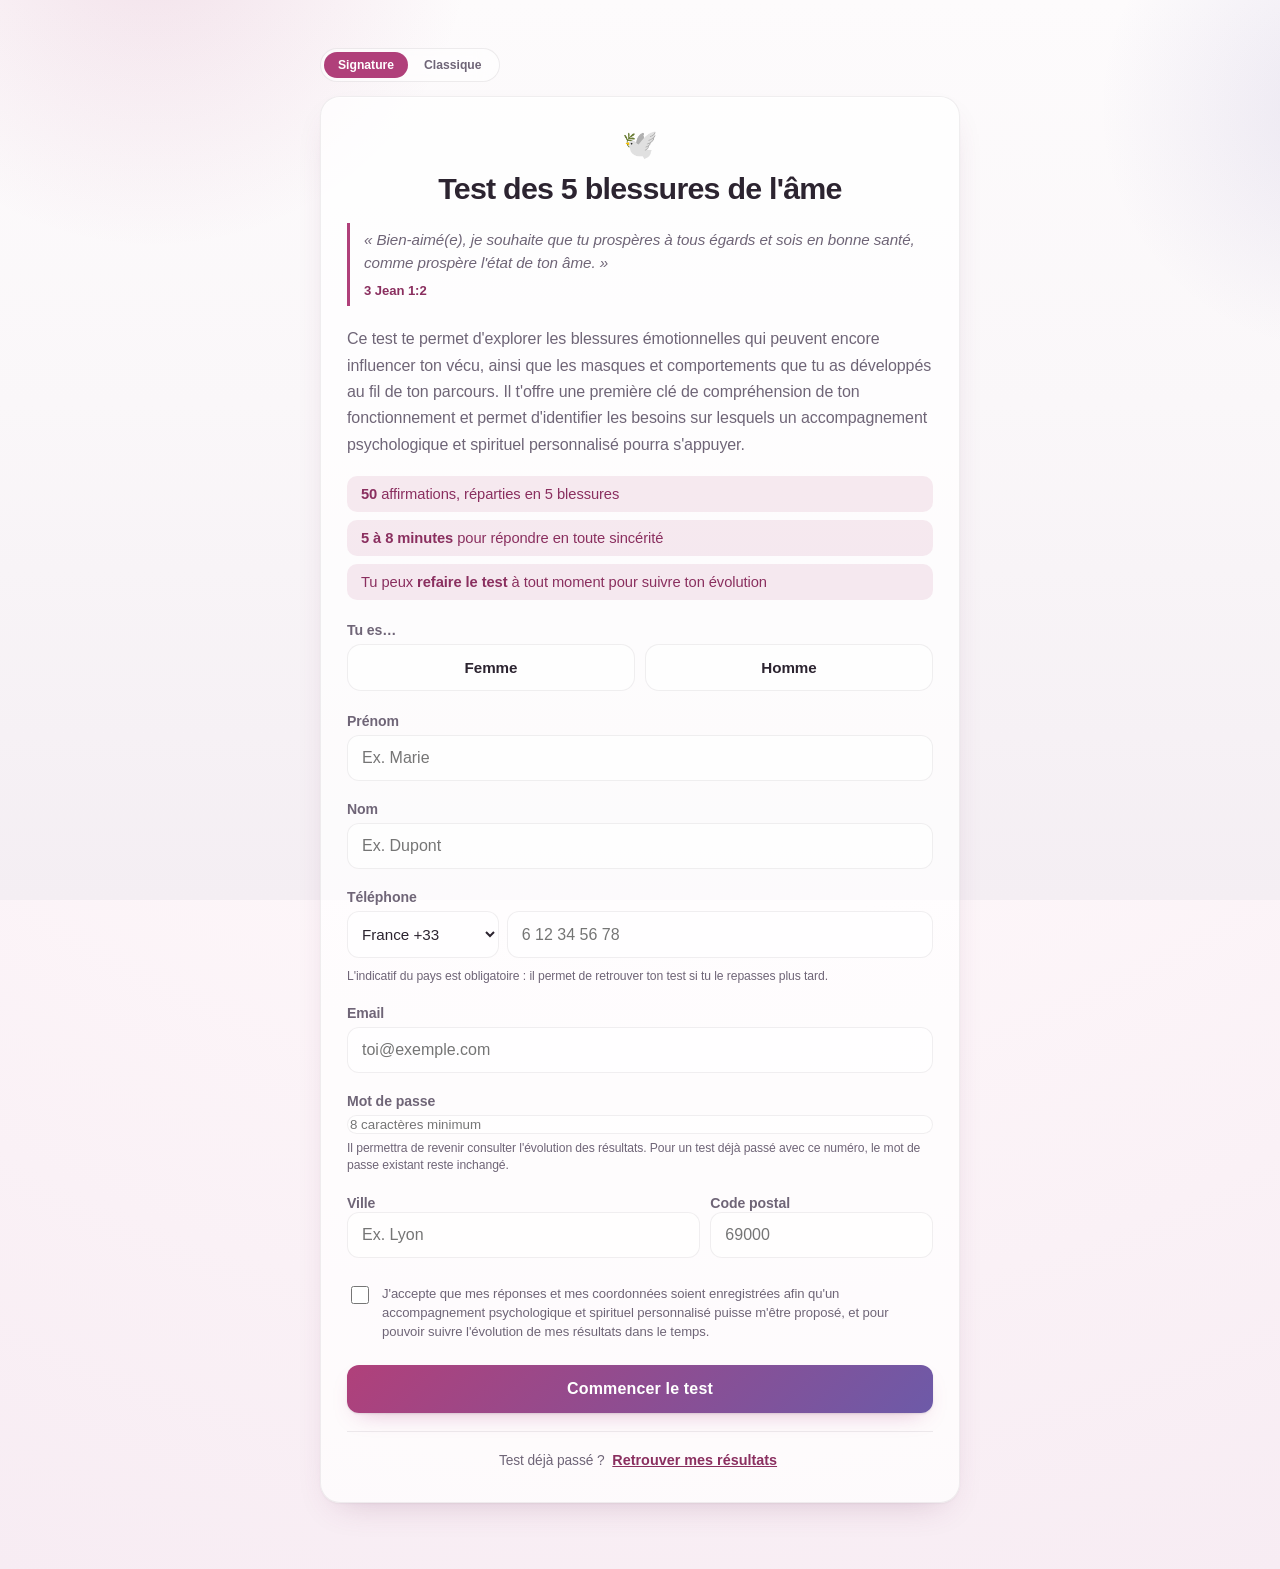
==== index.html @ f054ce46 "Allège l'espace participant : le détail vit dans le bulletin Le graphique d'évolution et le tableau " ====
<!doctype html>
<html lang="fr" data-theme="signature">
<head>
<meta charset="UTF-8" />
<meta name="viewport" content="width=device-width, initial-scale=1, viewport-fit=cover" />
<meta name="description" content="Test des 5 blessures de l'âme — identifie ta blessure dominante et reçois des pistes d'accompagnement psychologique et spirituel." />
<meta name="theme-color" content="#c2478b" />
<title>Test des 5 blessures de l'âme</title>
<link rel="icon" href="data:image/svg+xml,<svg xmlns=%22http://www.w3.org/2000/svg%22 viewBox=%220 0 100 100%22><text y=%22.9em%22 font-size=%2290%22>🕊️</text></svg>" />
<!-- Le thème mémorisé est appliqué avant le premier rendu : sinon la page
     s'afficherait brièvement dans le thème par défaut avant de basculer. -->
<script>
  try {
    var t = localStorage.getItem("blessures-ame-theme");
    if (t === "classique" || t === "signature") document.documentElement.dataset.theme = t;
  } catch (e) {}
</script>
<link rel="stylesheet" href="css/style.css" />
<link rel="stylesheet" href="css/themes.css" />
</head>
<body>

<div id="app">

  <div class="app-bar">
    <div class="theme-switch" role="group" aria-label="Jeu de thèmes">
      <button type="button" class="theme-btn" data-theme-choice="signature" aria-pressed="true">Signature</button>
      <button type="button" class="theme-btn" data-theme-choice="classique" aria-pressed="false">Classique</button>
    </div>
    <div class="app-bar-actions">
      <button type="button" id="account-entry" class="link-btn" hidden>Mon espace</button>
      <button type="button" id="account-logout" class="link-btn" hidden>Se déconnecter</button>
    </div>
  </div>

  <!-- ===================== ÉCRAN D'ACCUEIL ===================== -->
  <section id="screen-welcome" class="screen" aria-hidden="false">
    <div class="card welcome-card">
      <p class="dove" aria-hidden="true">🕊️</p>
      <h1>Test des 5 blessures de l'âme</h1>

      <blockquote class="verse">
        « <span id="verse-text-welcome">Bien-aimé(e), je souhaite que tu prospères à tous égards et sois en bonne santé, comme prospère l'état de ton âme.</span> »
        <cite>3 Jean 1:2</cite>
      </blockquote>

      <p class="intro">
        Ce test te permet d'explorer les blessures émotionnelles qui peuvent
        encore influencer ton vécu, ainsi que les masques et comportements
        que tu as développés au fil de ton parcours. Il t'offre une première
        clé de compréhension de ton fonctionnement et permet d'identifier les
        besoins sur lesquels un accompagnement psychologique et spirituel
        personnalisé pourra s'appuyer.
      </p>

      <ul class="facts">
        <li><strong>50</strong> affirmations, réparties en 5 blessures</li>
        <li><strong>5 à 8 minutes</strong> pour répondre en toute sincérité</li>
        <li>Tu peux <strong>refaire le test</strong> à tout moment pour suivre ton évolution</li>
      </ul>

      <form id="start-form">
        <label>Tu es…</label>
        <div class="gender-picker" role="radiogroup" aria-label="Genre">
          <label class="gender-option">
            <input type="radio" name="gender" value="femme" required />
            <span class="gender-label">Femme</span>
          </label>
          <label class="gender-option">
            <input type="radio" name="gender" value="homme" required />
            <span class="gender-label">Homme</span>
          </label>
        </div>

        <label for="first-name">Prénom</label>
        <input type="text" id="first-name" name="first-name" autocomplete="given-name" placeholder="Ex. Marie" maxlength="60" required />

        <label for="last-name">Nom</label>
        <input type="text" id="last-name" name="last-name" autocomplete="family-name" placeholder="Ex. Dupont" maxlength="60" required />

        <label for="phone">Téléphone</label>
        <div class="phone-row">
          <select id="phone-country" name="phone-country" aria-label="Indicatif téléphonique" required>
            <!-- generated in JS -->
          </select>
          <input type="tel" id="phone" name="phone" autocomplete="tel-national" placeholder="6 12 34 56 78" maxlength="20" required />
        </div>
        <p class="field-hint">L'indicatif du pays est obligatoire : il permet de retrouver ton test si tu le repasses plus tard.</p>

        <label for="email">Email</label>
        <input type="email" id="email" name="email" autocomplete="email" placeholder="toi@exemple.com" maxlength="120" required />

        <label for="signup-password">Mot de passe</label>
        <input type="password" id="signup-password" name="signup-password" autocomplete="new-password" placeholder="8 caractères minimum" minlength="8" maxlength="200" required />
        <p class="field-hint">Il permettra de revenir consulter l'évolution des résultats. Pour un test déjà passé avec ce numéro, le mot de passe existant reste inchangé.</p>

        <div class="form-row">
          <div class="form-col">
            <label for="city">Ville</label>
            <input type="text" id="city" name="city" autocomplete="address-level2" placeholder="Ex. Lyon" maxlength="80" />
          </div>
          <div class="form-col form-col-narrow">
            <label for="postal-code">Code postal</label>
            <input type="text" id="postal-code" name="postal-code" autocomplete="postal-code" placeholder="69000" maxlength="12" />
          </div>
        </div>

        <label class="consent-label" for="consent">
          <input type="checkbox" id="consent" name="consent" required />
          <span>J'accepte que mes réponses et mes coordonnées soient enregistrées afin qu'un accompagnement psychologique et spirituel personnalisé puisse m'être proposé, et pour pouvoir suivre l'évolution de mes résultats dans le temps.</span>
        </label>

        <button type="submit" class="btn btn-primary">Commencer le test</button>
      </form>

      <p id="resume-banner" class="resume-banner" hidden>
        Une session en cours a été trouvée (<span id="resume-progress"></span>).
        <button type="button" id="resume-btn" class="link-btn">Reprendre</button>
        ·
        <button type="button" id="discard-btn" class="link-btn">Recommencer à zéro</button>
      </p>

      <p class="welcome-login-hint">
        Test déjà passé ?
        <button type="button" id="go-login-btn" class="link-btn">Retrouver mes résultats</button>
      </p>
    </div>
  </section>

  <!-- ===================== CONNEXION PARTICIPANT ===================== -->
  <section id="screen-login" class="screen" aria-hidden="true">
    <div class="card login-card">
      <p class="dove" aria-hidden="true">🕊️</p>
      <h1>Retrouver mes résultats</h1>

      <!-- Chemin principal : e-mail + mot de passe -->
      <form id="password-login-form">
        <label for="password-login-email">Adresse e-mail</label>
        <input type="email" id="password-login-email" name="password-login-email" autocomplete="email" placeholder="toi@exemple.com" maxlength="120" required />

        <label for="password-login-password">Mot de passe</label>
        <input type="password" id="password-login-password" name="password-login-password" autocomplete="current-password" maxlength="200" required />

        <button type="submit" class="btn btn-primary">Me connecter</button>
        <p class="section-note">
          <button type="button" id="go-code-btn" class="link-btn">Mot de passe oublié, ou jamais défini ?</button>
        </p>
      </form>

      <!-- Chemin de secours, étape 1 : l'adresse e-mail -->
      <form id="request-code-form" hidden>
        <p class="intro">
          Un code à 6 chiffres est envoyé à l'adresse indiquée lors du test.
          Il prouve que la boîte mail appartient bien à la personne
          concernée — c'est ce qui protège les résultats de chacun. Un
          mot de passe pourra ensuite être défini depuis l'espace
          personnel.
        </p>
        <label for="login-email">Adresse e-mail</label>
        <input type="email" id="login-email" name="login-email" autocomplete="email" placeholder="toi@exemple.com" maxlength="120" required />
        <button type="submit" class="btn btn-primary">Recevoir mon code</button>
        <p class="section-note">
          <button type="button" id="back-to-password-btn" class="link-btn">Revenir à la connexion par mot de passe</button>
        </p>
      </form>

      <!-- Chemin de secours, étape 2 : le code reçu -->
      <form id="verify-code-form" hidden>
        <p class="intro" id="code-sent-note"></p>
        <label for="login-code">Code à 6 chiffres</label>
        <input type="text" id="login-code" name="login-code" inputmode="numeric" autocomplete="one-time-code" pattern="[0-9]{6}" maxlength="6" placeholder="123456" class="code-input" required />
        <button type="submit" class="btn btn-primary">Valider le code</button>
        <p class="section-note">
          Code non reçu ?
          <button type="button" id="resend-code-btn" class="link-btn">Changer d'adresse ou renvoyer</button>
        </p>
      </form>

      <p id="login-error" class="form-error" hidden></p>

      <div class="results-footer">
        <button type="button" id="login-back-btn" class="link-btn">Retour à l'accueil</button>
      </div>
    </div>
  </section>

  <!-- ===================== ESPACE PARTICIPANT ===================== -->
  <section id="screen-account" class="screen" aria-hidden="true">
    <div class="results-shell">

      <div class="card account-header">
        <p class="dove" aria-hidden="true">🕊️</p>
        <h1 id="account-title">Mon espace</h1>
        <p class="section-note" id="account-subtitle"></p>
      </div>

      <div class="card">
        <div class="account-stats" id="account-stats"><!-- generated in JS --></div>
        <div class="account-actions">
          <button type="button" id="account-new-test" class="btn btn-primary">Faire un nouveau test</button>
          <button type="button" id="account-last-report" class="btn btn-ghost">Voir mon dernier bulletin</button>
        </div>
        <!-- L'évolution et les tests passés vivent dans le bulletin, pour
             garder cet écran à une seule décision. -->
        <p class="section-note account-actions-note" id="account-actions-note" hidden>
          Le bulletin contient l'évolution des blessures et l'accès aux tests passés.
        </p>
      </div>

      <!-- Mot de passe : définition pour un dossier ancien, ou changement -->
      <section id="account-password-card" class="card">
        <h3 id="account-password-title">Mot de passe</h3>
        <p class="section-note" id="account-password-note"></p>
        <form id="account-password-form">
          <label for="account-password">Nouveau mot de passe</label>
          <input type="password" id="account-password" autocomplete="new-password" placeholder="8 caractères minimum" minlength="8" maxlength="200" required />
          <label for="account-password-confirm">Confirmation</label>
          <input type="password" id="account-password-confirm" autocomplete="new-password" minlength="8" maxlength="200" required />
          <button type="submit" class="btn btn-primary">Enregistrer</button>
        </form>
        <p id="account-password-msg" class="form-error" hidden></p>
      </section>

    </div>
  </section>

  <!-- ===================== ÉCRAN DU QUIZ ===================== -->
  <section id="screen-quiz" class="screen" aria-hidden="true">
    <div class="quiz-shell">
      <header class="quiz-header">
        <div class="progress-track" role="progressbar" aria-valuemin="0" aria-valuemax="50" aria-valuenow="0">
          <div id="progress-fill" class="progress-fill"></div>
        </div>
        <div class="quiz-meta">
          <span id="progress-label" class="progress-label">Question 1 / 50</span>
        </div>
      </header>

      <div class="card question-card">
        <p id="question-text" class="question-text">…</p>

        <div id="answer-options" class="answer-options" role="group" aria-label="Choix de réponse">
          <!-- generated in JS -->
        </div>
      </div>

      <div class="quiz-nav">
        <button type="button" id="prev-btn" class="btn btn-ghost">← Précédent</button>
        <span class="hint">Pour chaque affirmation, choisis la réponse qui te correspond le mieux.</span>
      </div>
    </div>
  </section>

  <!-- ===================== ÉCRAN DES RÉSULTATS ===================== -->
  <section id="screen-results" class="screen" aria-hidden="true">
    <div class="results-shell">

      <!-- Félicitations : visible seulement quand un progrès est mesuré
           par rapport à une passation antérieure. -->
      <section id="progress-card" class="card progress-card" role="status" hidden></section>

      <div class="card results-header">
        <p class="dove" aria-hidden="true">🕊️</p>
        <h1 id="results-title">Résultats du test</h1>
        <p id="attempt-meta" class="attempt-meta" hidden></p>
        <blockquote class="verse verse-small">
          « <span id="verse-text-results">Bien-aimé(e), je souhaite que tu prospères à tous égards et sois en bonne santé, comme prospère l'état de ton âme.</span> »
          <cite>3 Jean 1:2</cite>
        </blockquote>
      </div>

      <div class="card dominant-card">
        <p class="eyebrow">Blessure dominante</p>
        <h2 id="dominant-name">—</h2>
        <p id="dominant-mask" class="mask-line">Masque : —</p>
        <p id="dominant-score" class="score-line">—</p>
      </div>

      <div class="card chart-card">
        <h3>Vue d'ensemble des 5 blessures</h3>
        <div id="score-chart" class="score-chart"><!-- generated in JS --></div>
        <div class="legend">
          <span><i class="dot dot-high"></i> Dominante (40-50)</span>
          <span><i class="dot dot-moderate"></i> Modérée (29-39)</span>
          <span><i class="dot dot-low"></i> Peu présente (20-28)</span>
          <span><i class="dot dot-minimal"></i> Peu marquée (&lt;20)</span>
        </div>
      </div>

      <p class="section-note">Pour cette première lecture, seules la blessure dominante et la blessure modérée sont détaillées ci-dessous, afin de cibler les mécanismes qui influencent le plus le quotidien, les réactions et les relations actuelles.</p>
      <div id="wound-accordion" class="accordion"><!-- generated in JS --></div>

      <!-- Suivi dans le temps : visible seulement à partir du 2e test -->
      <section id="evolution-card" class="card" hidden>
        <div class="range-toolbar">
          <h3>Évolution des blessures de l'âme</h3>
          <div class="range-buttons" id="user-range-buttons">
            <button type="button" data-range="1" class="range-btn">1 mois</button>
            <button type="button" data-range="6" class="range-btn">6 mois</button>
            <button type="button" data-range="12" class="range-btn">1 an</button>
            <button type="button" data-range="36" class="range-btn">3 ans</button>
            <button type="button" data-range="all" class="range-btn active">Tout</button>
          </div>
        </div>
        <p class="section-note evolution-intro">
          Évolution des 5 blessures au fil des tests passés. Refaire le test
          régulièrement rend visibles les déplacements qui s'opèrent en
          profondeur.
        </p>
        <div id="user-evolution-chart" class="evolution-chart"></div>
        <div class="legend" id="user-evolution-legend"></div>
      </section>

      <!-- Historique des tests passés : chaque ligne rejoue le rapport -->
      <section id="history-card" class="card" hidden>
        <h3>Tests passés</h3>
        <p class="section-note">Sélectionner un test pour revoir le rapport de cette période.</p>
        <div class="table-scroll">
          <table class="history-table">
            <thead>
              <tr>
                <th>Test</th>
                <th>Date</th>
                <th>Blessure dominante</th>
                <th>Score</th>
              </tr>
            </thead>
            <tbody id="history-tbody"></tbody>
          </table>
        </div>
        <p id="history-viewing" class="history-viewing" hidden></p>
      </section>

      <div class="card cta-card">
        <h3>Aller plus loin</h3>
        <p>
          Ces résultats sont un point de départ de compréhension — pas un
          diagnostic. Un accompagnement psychologique et/ou spirituel permet
          de travailler la blessure dominante en profondeur, au bon rythme.
        </p>
        <div class="cta-actions">
          <a id="booking-link" class="btn btn-primary" href="#">Réserver une séance de coaching</a>
          <button type="button" id="print-btn" class="btn btn-ghost">Imprimer / enregistrer en PDF</button>
        </div>
      </div>

      <div class="results-footer">
        <button type="button" id="back-to-account-btn" class="link-btn" hidden>← Retour à mon espace</button>
        <button type="button" id="restart-btn" class="link-btn">Refaire le test</button>
      </div>
    </div>
  </section>

</div>

<script src="js/theme.js"></script>
<script src="js/data.js"></script>
<script src="js/evolution-chart.js"></script>
<script src="js/progress.js"></script>
<script src="js/confetti.js"></script>
<script src="js/app.js"></script>
</body>
</html>
---- css/style.css ----
:root {
  --rose: #c2478b;
  --rose-dark: #a13570;
  --rose-light: #ffe3f0;
  --lavender: #7c5cbf;
  --ink: #3a2e3a;
  --ink-soft: #6b5b6b;
  --bg: #fdf6f9;
  --bg-start: #fff8fb;
  --bg-end: #f7ecf3;
  --card-bg: #ffffff;
  --border: #f0dbe6;
  --shadow: 0 10px 30px -12px rgba(150, 60, 110, 0.25);
  --shadow-accent: rgba(194, 71, 139, 0.55);
  --radius: 18px;
  --tier-high: #c2478b;
  --tier-moderate: #d98c3f;
  --tier-low: #7c9fbf;
  --tier-minimal: #9aa89a;
  font-size: 16px;
}

/* Thème "Homme" : mêmes tokens, palette bleue. Activé en
   posant data-gender="homme" sur <body> dès que le genre est choisi. */
body[data-gender="homme"] {
  --rose: #2f6fb0;
  --rose-dark: #1f5490;
  --rose-light: #dceaf7;
  --lavender: #4a4fd1;
  --bg: #eef5fc;
  --bg-start: #f5f9ff;
  --bg-end: #e8f1fa;
  --border: #d9e6f2;
  --shadow: 0 10px 30px -12px rgba(31, 84, 144, 0.25);
  --shadow-accent: rgba(47, 111, 176, 0.55);
}

* {
  box-sizing: border-box;
}

html,
body {
  margin: 0;
  padding: 0;
  background: radial-gradient(circle at top, var(--bg-start) 0%, var(--bg) 55%, var(--bg-end) 100%);
  color: var(--ink);
  font-family: "Segoe UI", "Helvetica Neue", Arial, sans-serif;
  min-height: 100%;
  -webkit-font-smoothing: antialiased;
  transition: background 0.3s ease;
}

#app {
  min-height: 100dvh;
  display: flex;
  flex-direction: column;
  align-items: center;
  padding: 24px 16px calc(48px + env(safe-area-inset-bottom));
}

.screen {
  width: 100%;
  max-width: 640px;
  display: none;
}

.screen.active {
  display: block;
  animation: fade-in 0.35s ease both;
}

@keyframes fade-in {
  from {
    opacity: 0;
    transform: translateY(8px);
  }
  to {
    opacity: 1;
    transform: translateY(0);
  }
}

.card {
  background: var(--card-bg);
  border: 1px solid var(--border);
  border-radius: var(--radius);
  box-shadow: var(--shadow);
  padding: 28px 24px;
  margin-bottom: 18px;
}

/* ---------- Typography ---------- */

h1 {
  font-size: 1.6rem;
  line-height: 1.25;
  margin: 8px 0 16px;
  text-align: center;
  color: var(--ink);
}

h2 {
  margin: 4px 0 6px;
}

h3 {
  margin: 0 0 12px;
  font-size: 1.05rem;
}

.dove {
  text-align: center;
  font-size: 1.8rem;
  margin: 0 0 4px;
}

.verse {
  font-style: italic;
  color: var(--ink-soft);
  border-left: 3px solid var(--rose);
  padding: 6px 0 6px 14px;
  margin: 0 0 20px;
  font-size: 0.95rem;
  line-height: 1.5;
}

.verse cite {
  display: block;
  margin-top: 6px;
  font-style: normal;
  font-weight: 600;
  color: var(--rose-dark);
  font-size: 0.82rem;
}

.verse-small {
  font-size: 0.85rem;
  text-align: center;
  border-left: none;
  border-top: 1px solid var(--border);
  padding: 12px 0 0;
  margin-top: 12px;
}

.intro {
  color: var(--ink-soft);
  line-height: 1.6;
  margin-bottom: 18px;
}

.facts {
  list-style: none;
  padding: 0;
  margin: 0 0 22px;
  display: grid;
  gap: 8px;
}

.facts li {
  background: var(--rose-light);
  color: var(--rose-dark);
  border-radius: 10px;
  padding: 10px 14px;
  font-size: 0.92rem;
}

/* ---------- Forms & buttons ---------- */

form {
  display: flex;
  flex-direction: column;
  gap: 6px;
}

label {
  font-size: 0.88rem;
  font-weight: 600;
  color: var(--ink-soft);
}

.optional {
  font-weight: 400;
  color: #a897a8;
}

input[type="text"],
input[type="email"],
input[type="tel"] {
  border: 1px solid var(--border);
  border-radius: 12px;
  padding: 13px 14px;
  font-size: 1rem;
  margin-bottom: 14px;
  background: #fffafc;
  color: var(--ink);
  width: 100%;
  font-family: inherit;
}

input[type="text"]:focus,
input[type="email"]:focus,
input[type="tel"]:focus {
  outline: 2px solid var(--rose);
  outline-offset: 1px;
}

.form-row {
  display: flex;
  gap: 10px;
}

.form-col {
  flex: 1;
  min-width: 0;
}

.form-col-narrow {
  flex: 0 0 38%;
}

.consent-label {
  display: flex;
  align-items: flex-start;
  gap: 10px;
  font-size: 0.82rem;
  font-weight: 400;
  color: var(--ink-soft);
  line-height: 1.45;
  margin: 6px 0 18px;
  cursor: pointer;
}

.consent-label input[type="checkbox"] {
  flex: none;
  width: 18px;
  height: 18px;
  margin-top: 2px;
  accent-color: var(--rose);
}

.gender-picker {
  display: grid;
  grid-template-columns: 1fr 1fr;
  gap: 10px;
  margin-bottom: 16px;
}

.gender-option {
  position: relative;
  border: 1.5px solid var(--border);
  border-radius: 12px;
  padding: 14px 10px;
  text-align: center;
  cursor: pointer;
  background: #fffafc;
  transition: all 0.15s ease;
}

.gender-option input {
  position: absolute;
  opacity: 0;
  inset: 0;
  margin: 0;
  cursor: pointer;
}

.gender-option .gender-label {
  display: block;
  font-weight: 700;
  color: var(--ink);
  font-size: 0.95rem;
}

/* Champ téléphone : indicatif pays + numéro national sur une même ligne. */
.phone-row {
  display: flex;
  gap: 8px;
  margin-bottom: 4px;
}

.phone-row select {
  flex: 0 1 auto;
  /* Assez large pour afficher le nom du pays en entier, sans écraser le
     champ du numéro sur les petits écrans. */
  min-width: 8.5rem;
  max-width: 52%;
  border: 1px solid var(--border);
  border-radius: 12px;
  padding: 13px 10px;
  font-size: 0.95rem;
  font-family: inherit;
  background: #fffafc;
  color: var(--ink);
}

.phone-row select:focus {
  outline: 2px solid var(--rose);
  outline-offset: 1px;
}

.phone-row input[type="tel"] {
  flex: 1 1 auto;
  min-width: 0;
  margin-bottom: 0;
}

.field-hint {
  font-size: 0.76rem;
  color: var(--ink-soft);
  margin: 0 0 14px;
  line-height: 1.4;
}

/* Sur les écrans étroits, un sélecteur natif tronque le nom du pays.
   On empile alors indicatif et numéro pour garder les deux lisibles. */
@media (max-width: 430px) {
  .phone-row {
    flex-direction: column;
  }

  .phone-row select {
    max-width: 100%;
    width: 100%;
  }

  .phone-row input[type="tel"] {
    width: 100%;
  }
}

.gender-option:has(input:checked) {
  border-color: var(--rose);
  background: var(--rose-light);
  box-shadow: 0 4px 14px -6px var(--shadow-accent);
}

.gender-option:has(input:focus-visible) {
  outline: 2px solid var(--rose);
  outline-offset: 2px;
}

.section-note {
  text-align: center;
  color: var(--ink-soft);
  font-size: 0.86rem;
  margin: -6px 0 14px;
}

.attempt-meta {
  text-align: center;
  color: var(--rose-dark);
  font-weight: 600;
  font-size: 0.85rem;
  margin: -8px 0 14px;
}

.btn {
  border: none;
  border-radius: 999px;
  padding: 15px 22px;
  font-size: 1rem;
  font-weight: 700;
  cursor: pointer;
  text-align: center;
  text-decoration: none;
  display: inline-flex;
  align-items: center;
  justify-content: center;
  gap: 8px;
  transition: transform 0.15s ease, box-shadow 0.15s ease, opacity 0.15s ease;
  -webkit-tap-highlight-color: transparent;
}

.btn:active {
  transform: scale(0.97);
}

.btn-primary {
  background: linear-gradient(135deg, var(--rose), var(--lavender));
  color: #fff;
  box-shadow: 0 8px 20px -6px var(--shadow-accent);
}

.btn-primary:disabled {
  opacity: 0.5;
  cursor: not-allowed;
  box-shadow: none;
}

.btn-ghost {
  background: transparent;
  color: var(--rose-dark);
  border: 1.5px solid var(--border);
}

.link-btn {
  background: none;
  border: none;
  color: var(--rose-dark);
  font-weight: 600;
  text-decoration: underline;
  cursor: pointer;
  font-size: 0.9rem;
  padding: 4px;
}

.resume-banner {
  margin-top: 16px;
  font-size: 0.86rem;
  color: var(--ink-soft);
  background: #f7f1fa;
  border-radius: 10px;
  padding: 10px 12px;
  text-align: center;
}

/* ---------- Quiz screen ---------- */

.quiz-shell {
  width: 100%;
}

.quiz-header {
  margin-bottom: 16px;
}

.progress-track {
  height: 8px;
  background: var(--rose-light);
  border-radius: 999px;
  overflow: hidden;
}

.progress-fill {
  height: 100%;
  width: 0%;
  background: linear-gradient(90deg, var(--rose), var(--lavender));
  border-radius: 999px;
  transition: width 0.3s ease;
}

.quiz-meta {
  display: flex;
  justify-content: center;
  align-items: center;
  margin-top: 10px;
  font-size: 0.85rem;
}

.progress-label {
  color: var(--ink-soft);
  font-weight: 600;
}

.question-card {
  text-align: center;
}

.question-text {
  font-size: 1.25rem;
  line-height: 1.45;
  margin: 6px 0 26px;
  color: var(--ink);
  min-height: 84px;
}

.answer-options {
  display: grid;
  grid-template-columns: repeat(3, 1fr);
  gap: 10px;
}

.answer-btn {
  border: 2px solid var(--border);
  background: #fffafc;
  border-radius: 14px;
  padding: 16px 8px;
  font-size: 1rem;
  font-weight: 700;
  color: var(--ink);
  cursor: pointer;
  transition: all 0.15s ease;
}

.answer-btn:hover {
  border-color: var(--rose);
}

.answer-btn.selected {
  background: linear-gradient(135deg, var(--rose), var(--lavender));
  border-color: transparent;
  color: #fff;
  box-shadow: 0 6px 16px -6px var(--shadow-accent);
}

.quiz-nav {
  display: flex;
  flex-direction: column;
  align-items: center;
  gap: 10px;
  margin-top: 18px;
  text-align: center;
}

.quiz-nav .btn-ghost {
  align-self: flex-start;
}

.hint {
  font-size: 0.82rem;
  color: var(--ink-soft);
}

/* ---------- Results screen ---------- */

.results-shell {
  width: 100%;
}

.results-header {
  text-align: center;
}

.dominant-card {
  text-align: center;
  border-top: 4px solid var(--rose);
}

.eyebrow {
  text-transform: uppercase;
  letter-spacing: 0.08em;
  font-size: 0.75rem;
  color: var(--rose-dark);
  font-weight: 700;
  margin: 0 0 6px;
}

#dominant-name {
  font-size: 1.8rem;
  color: var(--ink);
}

.mask-line {
  color: var(--ink-soft);
  font-weight: 600;
  margin: 0 0 4px;
}

.score-line {
  color: var(--rose-dark);
  font-weight: 700;
  margin: 0;
}

.chart-card {
  padding-bottom: 20px;
}

.score-chart {
  display: flex;
  flex-direction: column;
  gap: 14px;
}

.chart-row {
  display: grid;
  grid-template-columns: 96px 1fr 52px;
  align-items: center;
  gap: 10px;
  font-size: 0.88rem;
}

.chart-row .name {
  font-weight: 700;
  color: var(--ink);
}

.chart-track {
  height: 12px;
  border-radius: 999px;
  background: #f2e7ee;
  overflow: hidden;
}

.chart-fill {
  height: 100%;
  border-radius: 999px;
  transition: width 0.6s ease;
}

.chart-row .value {
  text-align: right;
  font-weight: 700;
  color: var(--ink-soft);
}

.legend {
  display: flex;
  flex-wrap: wrap;
  gap: 10px 16px;
  margin-top: 18px;
  font-size: 0.78rem;
  color: var(--ink-soft);
}

.legend span {
  display: inline-flex;
  align-items: center;
  gap: 6px;
}

.dot {
  width: 9px;
  height: 9px;
  border-radius: 50%;
  display: inline-block;
}

.dot-high {
  background: var(--tier-high);
}

.dot-moderate {
  background: var(--tier-moderate);
}

.dot-low {
  background: var(--tier-low);
}

.dot-minimal {
  background: var(--tier-minimal);
}

/* Accordion */

.accordion {
  display: flex;
  flex-direction: column;
  gap: 12px;
  margin-bottom: 18px;
}

.accordion-item {
  background: var(--card-bg);
  border: 1px solid var(--border);
  border-radius: var(--radius);
  box-shadow: var(--shadow);
  overflow: hidden;
}

.accordion-item[data-dominant="true"] {
  border-color: var(--rose);
}

.accordion-toggle {
  width: 100%;
  background: none;
  border: none;
  padding: 18px 20px;
  display: flex;
  align-items: center;
  justify-content: space-between;
  gap: 12px;
  cursor: pointer;
  text-align: left;
  font: inherit;
  color: var(--ink);
}

.accordion-toggle .toggle-left {
  display: flex;
  align-items: center;
  gap: 10px;
}

.wound-swatch {
  width: 12px;
  height: 12px;
  border-radius: 50%;
  flex: none;
}

.accordion-toggle strong {
  font-size: 1.02rem;
}

.accordion-toggle .toggle-meta {
  display: block;
  font-size: 0.78rem;
  color: var(--ink-soft);
  font-weight: 500;
}

.accordion-toggle .chev {
  transition: transform 0.2s ease;
  color: var(--ink-soft);
  flex: none;
}

.accordion-item.open .chev {
  transform: rotate(180deg);
}

.accordion-body {
  max-height: 0;
  overflow: hidden;
  transition: max-height 0.3s ease;
  padding: 0 20px;
}

.accordion-item.open .accordion-body {
  max-height: 900px;
  padding: 0 20px 20px;
}

.accordion-body h4 {
  margin: 14px 0 6px;
  font-size: 0.85rem;
  text-transform: uppercase;
  letter-spacing: 0.04em;
  color: var(--rose-dark);
}

.accordion-body p,
.accordion-body li {
  color: var(--ink-soft);
  line-height: 1.55;
  font-size: 0.93rem;
}

.accordion-body ul {
  margin: 6px 0;
  padding-left: 20px;
}

.accordion-body ol {
  margin: 6px 0;
  padding-left: 20px;
}

.cta-card {
  text-align: center;
}

.cta-card p {
  color: var(--ink-soft);
  line-height: 1.6;
  margin-bottom: 18px;
}

.cta-actions {
  display: flex;
  flex-direction: column;
  gap: 10px;
}

.results-footer {
  text-align: center;
  margin-top: 6px;
}

/* ---------- Responsive ---------- */

@media (min-width: 560px) {
  #app {
    padding-top: 48px;
  }

  h1 {
    font-size: 1.9rem;
  }

  .cta-actions {
    flex-direction: row;
    justify-content: center;
  }

  .cta-actions .btn {
    flex: 0 0 auto;
    min-width: 220px;
  }
}

@media (max-width: 380px) {
  .card {
    padding: 22px 16px;
  }

  .answer-options {
    gap: 8px;
  }

  .answer-btn {
    padding: 14px 4px;
    font-size: 0.92rem;
  }

  .chart-row {
    grid-template-columns: 76px 1fr 44px;
    font-size: 0.8rem;
  }
}

/* ---------- Print ---------- */


/* ---------- Évolution et historique du participant ---------- */

.range-toolbar {
  display: flex;
  align-items: center;
  justify-content: space-between;
  flex-wrap: wrap;
  gap: 10px;
  margin-bottom: 12px;
}

.range-toolbar h3 {
  margin: 0;
}

.range-buttons {
  display: flex;
  gap: 6px;
  flex-wrap: wrap;
}

.range-btn {
  border: 1.5px solid var(--border);
  background: var(--card-bg);
  color: var(--rose-dark);
  border-radius: 999px;
  padding: 6px 13px;
  font-size: 0.78rem;
  font-weight: 700;
  font-family: inherit;
  cursor: pointer;
}

.range-btn.active {
  background: var(--rose);
  border-color: var(--rose);
  color: #fff;
}

.evolution-intro {
  text-align: left;
  margin: 0 0 14px;
}

.evolution-chart {
  width: 100%;
  overflow-x: auto;
}

.evolution-chart svg {
  width: 100%;
  height: auto;
  min-width: 460px;
}

.evolution-empty {
  text-align: center;
  color: var(--ink-soft);
  padding: 30px 0;
  font-size: 0.9rem;
}

.table-scroll {
  overflow-x: auto;
}

.history-table {
  width: 100%;
  border-collapse: collapse;
  font-size: 0.88rem;
  white-space: nowrap;
}

.history-table th {
  text-align: left;
  padding: 8px 10px;
  color: var(--ink-soft);
  font-size: 0.72rem;
  text-transform: uppercase;
  letter-spacing: 0.04em;
  border-bottom: 2px solid var(--border);
}

.history-table td {
  padding: 11px 10px;
  border-bottom: 1px solid var(--border);
}

.history-row {
  cursor: pointer;
  transition: background 0.15s ease;
}

.history-row:hover {
  background: var(--rose-light);
}

/* Le test actuellement affiché plus haut sur la page. */
.history-row.current {
  background: var(--rose-light);
  font-weight: 700;
}

.history-viewing {
  margin: 14px 0 0;
  padding: 10px 12px;
  background: var(--rose-light);
  border-radius: 10px;
  font-size: 0.85rem;
  color: var(--rose-dark);
  text-align: center;
}

/* ---------- Connexion et espace participant ---------- */

.welcome-login-hint {
  text-align: center;
  font-size: 0.86rem;
  color: var(--ink-soft);
  margin: 18px 0 0;
  padding-top: 16px;
  border-top: 1px solid var(--border);
}

.login-card {
  max-width: 460px;
  margin: 0 auto;
  text-align: center;
}

.login-card form {
  text-align: left;
}

.login-card .intro {
  text-align: left;
}

/* Le code se lit chiffre par chiffre : chasse fixe et lettres espacées. */
.code-input {
  font-family: "SFMono-Regular", "Consolas", "Liberation Mono", monospace;
  font-size: 1.5rem;
  letter-spacing: 0.4em;
  text-align: center;
}

.form-error {
  color: #b0223a;
  background: #fdeaee;
  border-radius: 10px;
  padding: 10px 12px;
  font-size: 0.85rem;
  margin-top: 12px;
  text-align: left;
}

.account-header {
  text-align: center;
}

.account-stats {
  display: grid;
  grid-template-columns: repeat(auto-fit, minmax(120px, 1fr));
  gap: 14px;
  text-align: center;
  margin-bottom: 20px;
}

.account-stat .num {
  display: block;
  font-size: 1.7rem;
  font-weight: 800;
  color: var(--rose-dark);
  line-height: 1.2;
}

/* Un nom de blessure ne tient pas à la taille d'un compteur. */
.account-stat .num.small {
  font-size: 1rem;
  font-weight: 700;
  padding: 8px 0;
}

.account-stat .label {
  font-size: 0.76rem;
  color: var(--ink-soft);
}

.account-actions {
  display: flex;
  flex-wrap: wrap;
  gap: 10px;
}

/* Dossier sans mot de passe : la carte se signale d'elle-même, c'est la
   seule action réellement à faire en arrivant par un code e-mail. */
#account-password-card.highlight {
  border-color: var(--rose);
  border-left-width: 3px;
}

#account-password-card form {
  margin-top: 4px;
}

.form-success {
  color: #1d6b4a;
  background: #e4f5ec;
}

.account-actions .btn {
  flex: 1 1 200px;
  margin: 0;
}

/* ---------- Bandeau de félicitations ---------- */

.progress-card {
  border: 1.5px solid var(--rose);
  border-left-width: 5px;
  background: linear-gradient(135deg, var(--rose-light), var(--card-bg) 65%);
}

.progress-headline {
  margin: 0 0 6px;
  font-size: 1.15rem;
  font-weight: 800;
  color: var(--rose-dark);
}

.progress-lead {
  margin: 0 0 10px;
  font-size: 0.9rem;
  color: var(--ink-soft);
}

.progress-list {
  margin: 0;
  padding-left: 20px;
  display: flex;
  flex-direction: column;
  gap: 6px;
}

.progress-list li {
  font-size: 0.92rem;
  line-height: 1.5;
}

.progress-list em {
  font-style: normal;
  font-weight: 700;
  color: var(--rose-dark);
}

.progress-foot {
  margin: 12px 0 0;
  font-size: 0.82rem;
  color: var(--ink-soft);
}

/* Le confetti se superpose à toute la page sans jamais capter un clic. */
.confetti-canvas {
  position: fixed;
  inset: 0;
  z-index: 60;
  pointer-events: none;
}

@media print {
  .btn,
  .quiz-nav,
  #print-btn,
  /* Le confetti est une animation d'écran : il n'a rien à faire sur le PDF,
     contrairement au bandeau de félicitations qui, lui, est conservé. */
  .confetti-canvas,
  .results-footer,
  .cta-actions,
  /* Les filtres de période et l'invite à cliquer n'ont pas de sens sur
     papier : le PDF fige la vue complète telle qu'affichée. */
  .range-buttons,
  #history-card .section-note,
  .history-viewing {
    display: none !important;
  }

  .accordion-body {
    max-height: none !important;
    padding: 0 20px 20px !important;
  }

  /* Le graphique d'évolution doit apparaître en entier, sans barre de
     défilement horizontale masquant une partie des données. */
  .evolution-chart {
    overflow: visible !important;
  }

  .evolution-chart svg {
    min-width: 0 !important;
  }

  body {
    background: #fff;
  }
}
---- css/themes.css ----
/* ============================================================
   Jeux de thèmes
   ============================================================

   Deux ensembles cohabitent, choisis par l'attribut data-theme sur
   <html> (posé avant le premier rendu par le script inline en <head>,
   ce qui évite de voir la page changer d'apparence après coup) :

     data-theme="classique"  → l'habillage d'origine, défini dans
                               style.css. Ce fichier ne le touche pas.
     data-theme="signature"  → l'habillage affiné ci-dessous.

   Le genre reste porté par data-gender sur <body> : chaque thème
   décline donc deux palettes. Les sélecteurs `html[data-theme] body`
   (0,1,2) l'emportent sur `body[data-gender]` (0,1,1) de style.css, et
   la variante masculine `html[data-theme] body[data-gender]` (0,2,2)
   l'emporte à son tour — l'ordre de chargement n'a pas à être un
   argument de correction.

   Le thème signature s'appuie sur des surfaces translucides posées sur
   un fond en dégradés diffus : c'est le flou d'arrière-plan qui donne
   la profondeur, pas l'ombre portée. Les bordures descendent à un trait
   d'un pixel très peu contrasté.
   ============================================================ */

/* ---------- Signature — palette féminine (par défaut) ---------- */

html[data-theme="signature"] body {
  --rose: #b0407a;
  --rose-dark: #8a2f5f;
  --rose-light: rgba(176, 64, 122, 0.1);
  --lavender: #6d5aa8;
  --ink: #2c2430;
  --ink-soft: #6f6577;

  --bg: #faf7f9;
  --bg-start: #fdfbfc;
  --bg-end: #f4eef3;

  /* Surface translucide : le contenu derrière transparaît légèrement,
     le flou fait le reste. */
  --card-bg: rgba(255, 255, 255, 0.72);
  --border: rgba(44, 36, 48, 0.08);
  --hairline: rgba(44, 36, 48, 0.07);
  --shadow: 0 1px 2px rgba(30, 20, 35, 0.04), 0 14px 36px -18px rgba(120, 50, 95, 0.3);
  --shadow-accent: rgba(176, 64, 122, 0.4);
  --radius: 20px;

  --tier-high: #b0407a;
  --tier-moderate: #c07f3a;
  --tier-low: #6d90b4;
  --tier-minimal: #8f9c8f;

  --blob-a: rgba(176, 64, 122, 0.14);
  --blob-b: rgba(109, 90, 168, 0.12);
}

/* ---------- Signature — palette masculine ---------- */

html[data-theme="signature"] body[data-gender="homme"] {
  --rose: #2b5f96;
  --rose-dark: #1e4874;
  --rose-light: rgba(43, 95, 150, 0.1);
  --lavender: #4753a8;
  --ink: #232a33;
  --ink-soft: #62707f;

  --bg: #f6f8fb;
  --bg-start: #fbfcfe;
  --bg-end: #eef3f9;

  --border: rgba(35, 42, 51, 0.08);
  --hairline: rgba(35, 42, 51, 0.07);
  --shadow: 0 1px 2px rgba(20, 30, 45, 0.04), 0 14px 36px -18px rgba(30, 72, 116, 0.32);
  --shadow-accent: rgba(43, 95, 150, 0.4);

  --tier-high: #2b5f96;

  --blob-a: rgba(43, 95, 150, 0.14);
  --blob-b: rgba(71, 83, 168, 0.12);
}

/* ---------- Fond : dégradés diffus plutôt qu'un aplat ---------- */

html[data-theme="signature"] body {
  background:
    radial-gradient(60ch 60ch at 12% -8%, var(--blob-a) 0%, transparent 60%),
    radial-gradient(50ch 50ch at 105% 12%, var(--blob-b) 0%, transparent 55%),
    linear-gradient(180deg, var(--bg-start) 0%, var(--bg) 45%, var(--bg-end) 100%);
  background-attachment: fixed;
  font-family: "Inter", "Segoe UI", "Helvetica Neue", Arial, sans-serif;
  letter-spacing: -0.005em;
}

/* ---------- Surfaces ---------- */

html[data-theme="signature"] .card {
  border: 1px solid var(--hairline);
  border-radius: var(--radius);
  padding: 30px 26px;
  -webkit-backdrop-filter: blur(20px) saturate(140%);
  backdrop-filter: blur(20px) saturate(140%);
}

/* Un liseré clair sur l'arête haute : c'est ce qui fait lire la carte
   comme une plaque de verre posée sur le fond, et non comme un aplat. */
html[data-theme="signature"] .card {
  box-shadow: var(--shadow), inset 0 1px 0 rgba(255, 255, 255, 0.6);
}

html[data-theme="signature"] .dominant-card {
  border-top: 1px solid var(--hairline);
  position: relative;
  overflow: hidden;
}

/* Le filet de couleur du haut passe de 4px pleins à un dégradé de 3px
   qui s'estompe sur les bords. */
html[data-theme="signature"] .dominant-card::before {
  content: "";
  position: absolute;
  inset: 0 0 auto 0;
  height: 3px;
  background: linear-gradient(90deg, transparent, var(--rose), var(--lavender), transparent);
}

/* ---------- Typographie ---------- */

html[data-theme="signature"] h1 {
  letter-spacing: -0.025em;
  font-weight: 700;
}

html[data-theme="signature"] h2,
html[data-theme="signature"] h3 {
  letter-spacing: -0.015em;
}

html[data-theme="signature"] .eyebrow {
  letter-spacing: 0.14em;
  font-size: 0.7rem;
  font-weight: 600;
}

html[data-theme="signature"] .intro,
html[data-theme="signature"] .section-note {
  line-height: 1.65;
}

/* ---------- Contrôles ---------- */

html[data-theme="signature"] .btn {
  border-radius: 12px;
  font-weight: 600;
  letter-spacing: 0.01em;
}

html[data-theme="signature"] .btn-primary {
  box-shadow: 0 1px 2px rgba(20, 15, 25, 0.1), 0 10px 24px -12px var(--shadow-accent);
}

html[data-theme="signature"] .btn-ghost {
  border: 1px solid var(--hairline);
  background: rgba(255, 255, 255, 0.5);
  -webkit-backdrop-filter: blur(8px);
  backdrop-filter: blur(8px);
}

html[data-theme="signature"] input[type="text"],
html[data-theme="signature"] input[type="email"],
html[data-theme="signature"] input[type="tel"],
html[data-theme="signature"] input[type="password"],
html[data-theme="signature"] .phone-row select,
html[data-theme="signature"] .table-toolbar input[type="search"],
html[data-theme="signature"] .table-toolbar select {
  border: 1px solid var(--hairline);
  background: rgba(255, 255, 255, 0.6);
  border-radius: 12px;
}

html[data-theme="signature"] .answer-btn {
  border: 1px solid var(--hairline);
  background: rgba(255, 255, 255, 0.6);
  -webkit-backdrop-filter: blur(10px);
  backdrop-filter: blur(10px);
  border-radius: 14px;
}

html[data-theme="signature"] .gender-option {
  border: 1px solid var(--hairline);
  background: rgba(255, 255, 255, 0.55);
  border-radius: 14px;
}

html[data-theme="signature"] .range-btn {
  border: 1px solid var(--hairline);
  background: rgba(255, 255, 255, 0.55);
  font-weight: 600;
}

html[data-theme="signature"] .accordion-item {
  border: 1px solid var(--hairline);
  background: rgba(255, 255, 255, 0.4);
}

/* ---------- États actifs ----------

   Les règles ci-dessus ciblent `html[data-theme] .classe` (0,2,1), ce qui
   passe devant les états de style.css écrits en `.classe.etat` (0,2,0) :
   sans les reprises qui suivent, un bouton sélectionné perdrait son fond
   tout en gardant son texte blanc — donc illisible. Chaque état est donc
   redonné explicitement, à une spécificité supérieure. */

html[data-theme="signature"] .answer-btn.selected {
  background: linear-gradient(135deg, var(--rose), var(--lavender));
  border-color: transparent;
  color: #fff;
  box-shadow: 0 6px 18px -8px var(--shadow-accent);
}

html[data-theme="signature"] .range-btn.active {
  background: var(--rose);
  border-color: var(--rose);
  color: #fff;
}

html[data-theme="signature"] .gender-option:has(input:checked) {
  border-color: var(--rose);
  background: var(--rose-light);
}

html[data-theme="signature"] .accordion-item[data-dominant="true"] {
  border-color: var(--rose);
}

html[data-theme="signature"] .history-row.current,
html[data-theme="signature"] .attempt-row.selected {
  background: var(--rose-light);
}

html[data-theme="signature"] .progress-card {
  border: 1px solid var(--hairline);
  border-left: 2px solid var(--rose);
}

html[data-theme="signature"] #account-password-card.highlight {
  border-left: 3px solid var(--rose);
}

html[data-theme="signature"] .chart-track {
  background: rgba(44, 36, 48, 0.06);
}

/* ---------- Tableaux ---------- */

html[data-theme="signature"] .admin-table th,
html[data-theme="signature"] .history-table th {
  border-bottom: 1px solid var(--hairline);
  font-weight: 600;
}

html[data-theme="signature"] .admin-table td,
html[data-theme="signature"] .history-table td {
  border-bottom: 1px solid var(--hairline);
}

/* ============================================================
   Sélecteur de thème et barre d'application
   ============================================================ */

.app-bar {
  width: 100%;
  max-width: 640px;
  display: flex;
  align-items: center;
  justify-content: space-between;
  gap: 12px;
  margin-bottom: 14px;
  flex-wrap: wrap;
}

/* Sur l'admin, la barre suit la largeur du tableau de bord. */
#admin-app .app-bar {
  max-width: 960px;
}

.theme-switch {
  display: inline-flex;
  padding: 3px;
  gap: 2px;
  border: 1px solid var(--border);
  border-radius: 999px;
  background: rgba(255, 255, 255, 0.55);
  -webkit-backdrop-filter: blur(10px);
  backdrop-filter: blur(10px);
}

.theme-btn {
  border: 0;
  background: transparent;
  color: var(--ink-soft);
  border-radius: 999px;
  padding: 6px 14px;
  font-size: 0.76rem;
  font-weight: 600;
  cursor: pointer;
  transition: background 0.18s ease, color 0.18s ease;
}

.theme-btn:hover {
  color: var(--rose-dark);
}

.theme-btn[aria-pressed="true"] {
  background: var(--rose);
  color: #fff;
}

.app-bar-actions {
  display: flex;
  align-items: center;
  gap: 10px;
  margin-left: auto;
}

@media (max-width: 420px) {
  .theme-btn {
    padding: 6px 11px;
    font-size: 0.72rem;
  }
}

/* Ni la barre d'outils ni les effets de verre n'ont de sens sur papier :
   le PDF doit sortir sur fond blanc opaque et parfaitement lisible. */
@media print {
  .app-bar {
    display: none !important;
  }

  html[data-theme="signature"] body {
    background: #fff !important;
  }

  html[data-theme="signature"] .card,
  html[data-theme="signature"] .accordion-item,
  html[data-theme="signature"] .answer-btn,
  html[data-theme="signature"] .btn-ghost {
    background: #fff !important;
    -webkit-backdrop-filter: none !important;
    backdrop-filter: none !important;
    box-shadow: none !important;
    border: 1px solid #ddd !important;
  }
}
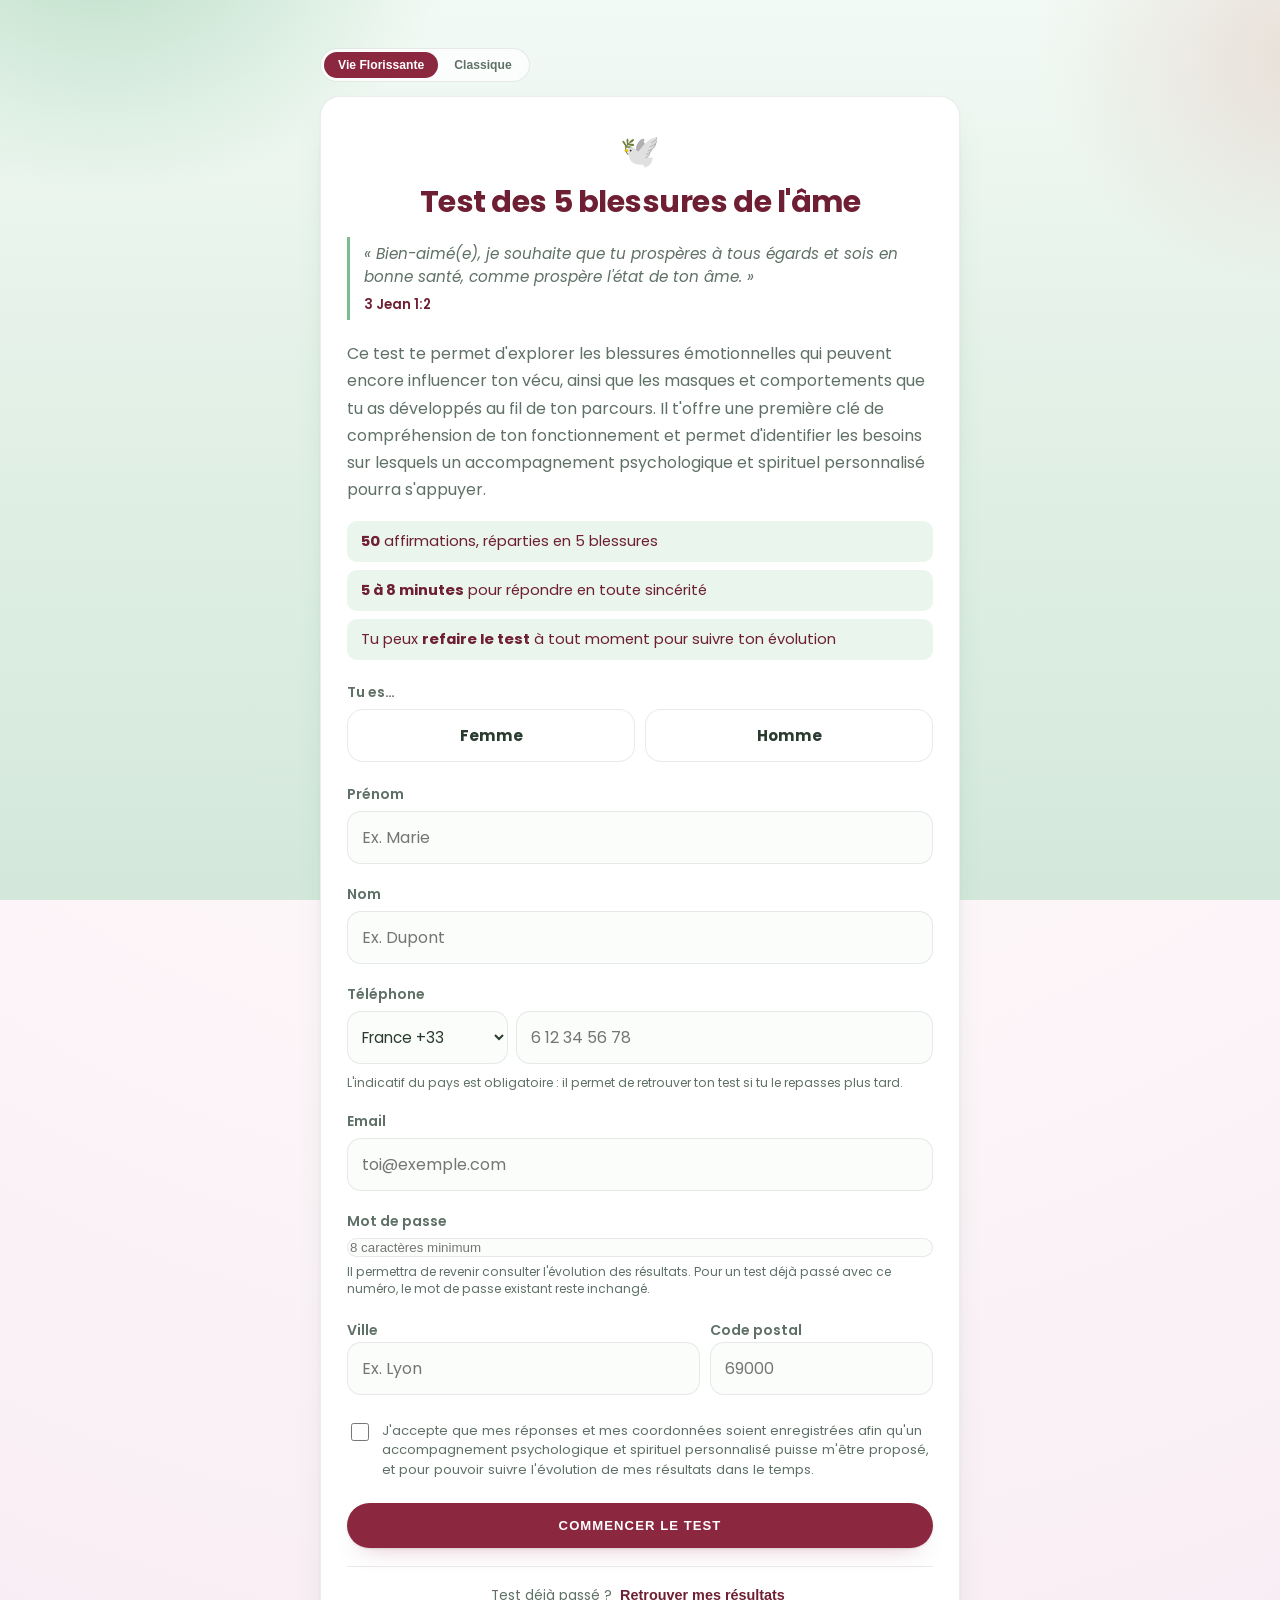
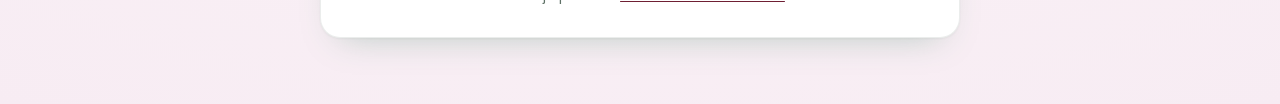
==== commit fa4d5796: "Réécrit le thème signature d'après la charte de Vie Florissante Le thème signature reprend désormais" ====
--- a/index.html
+++ b/index.html
@@ -4,7 +4,7 @@
 <meta charset="UTF-8" />
 <meta name="viewport" content="width=device-width, initial-scale=1, viewport-fit=cover" />
 <meta name="description" content="Test des 5 blessures de l'âme — identifie ta blessure dominante et reçois des pistes d'accompagnement psychologique et spirituel." />
-<meta name="theme-color" content="#c2478b" />
+<meta name="theme-color" content="#7cbd8f" />
 <title>Test des 5 blessures de l'âme</title>
 <link rel="icon" href="data:image/svg+xml,<svg xmlns=%22http://www.w3.org/2000/svg%22 viewBox=%220 0 100 100%22><text y=%22.9em%22 font-size=%2290%22>🕊️</text></svg>" />
 <!-- Le thème mémorisé est appliqué avant le premier rendu : sinon la page
@@ -15,6 +15,11 @@
     if (t === "classique" || t === "signature") document.documentElement.dataset.theme = t;
   } catch (e) {}
 </script>
+<!-- Poppins : la sans-serif géométrique arrondie du site de l'association.
+     La pile de repli couvre le cas d'un chargement bloqué ou hors ligne. -->
+<link rel="preconnect" href="https://fonts.googleapis.com" />
+<link rel="preconnect" href="https://fonts.gstatic.com" crossorigin />
+<link rel="stylesheet" href="https://fonts.googleapis.com/css2?family=Poppins:wght@400;600;700&display=swap" />
 <link rel="stylesheet" href="css/style.css" />
 <link rel="stylesheet" href="css/themes.css" />
 </head>
@@ -24,7 +29,7 @@
 
   <div class="app-bar">
     <div class="theme-switch" role="group" aria-label="Jeu de thèmes">
-      <button type="button" class="theme-btn" data-theme-choice="signature" aria-pressed="true">Signature</button>
+      <button type="button" class="theme-btn" data-theme-choice="signature" aria-pressed="true">Vie Florissante</button>
       <button type="button" class="theme-btn" data-theme-choice="classique" aria-pressed="false">Classique</button>
     </div>
     <div class="app-bar-actions">
--- a/css/themes.css
+++ b/css/themes.css
@@ -8,7 +8,8 @@
 
      data-theme="classique"  → l'habillage d'origine, défini dans
                                style.css. Ce fichier ne le touche pas.
-     data-theme="signature"  → l'habillage affiné ci-dessous.
+     data-theme="signature"  → la charte de Vie Florissante, ci-dessous.
+                               C'est le thème par défaut.
 
    Le genre reste porté par data-gender sur <body> : chaque thème
    décline donc deux palettes. Les sélecteurs `html[data-theme] body`
@@ -17,95 +18,144 @@
    l'emporte à son tour — l'ordre de chargement n'a pas à être un
    argument de correction.
 
-   Le thème signature s'appuie sur des surfaces translucides posées sur
-   un fond en dégradés diffus : c'est le flou d'arrière-plan qui donne
-   la profondeur, pas l'ombre portée. Les bordures descendent à un trait
-   d'un pixel très peu contrasté.
+   ------------------------------------------------------------
+   Charte reprise du site vieflorissante.com
+   ------------------------------------------------------------
+   - Vert sauge en aplat dominant, texte blanc dessus.
+   - Rose poudré pour les titres et les boutons.
+   - Bordeaux du logo comme couleur forte.
+   - Boutons en pilule, libellés en majuscules espacées.
+   - Sans-serif géométrique arrondie (Poppins).
+
+   Une transposition s'imposait : le site pose son texte en blanc sur un
+   grand aplat vert, ce qui fonctionne pour une page de présentation mais
+   pas pour un questionnaire de 50 écrans ni pour des tableaux de
+   résultats. Le vert devient donc la teinte du fond de page, le contenu
+   vit sur des cartes blanches — exactement la façon dont la marque se
+   décline déjà sur sa plateforme applicative.
+
+   Le rose poudré et le bordeaux du site étant tous deux des couleurs de
+   marque, la distinction homme/femme s'appuie sur elles plutôt que sur
+   un rose et un bleu étrangers à la charte : bordeaux pour le féminin,
+   vert profond pour le masculin. Les surfaces, elles, restent
+   identiques, pour que l'application reste reconnaissable dans les deux
+   cas.
    ============================================================ */
 
 /* ---------- Signature — palette féminine (par défaut) ---------- */
 
 html[data-theme="signature"] body {
-  --rose: #b0407a;
-  --rose-dark: #8a2f5f;
-  --rose-light: rgba(176, 64, 122, 0.1);
-  --lavender: #6d5aa8;
-  --ink: #2c2430;
-  --ink-soft: #6f6577;
-
-  --bg: #faf7f9;
-  --bg-start: #fdfbfc;
-  --bg-end: #f4eef3;
-
-  /* Surface translucide : le contenu derrière transparaît légèrement,
-     le flou fait le reste. */
-  --card-bg: rgba(255, 255, 255, 0.72);
-  --border: rgba(44, 36, 48, 0.08);
-  --hairline: rgba(44, 36, 48, 0.07);
-  --shadow: 0 1px 2px rgba(30, 20, 35, 0.04), 0 14px 36px -18px rgba(120, 50, 95, 0.3);
-  --shadow-accent: rgba(176, 64, 122, 0.4);
+  /* Couleurs de marque, reprises telles quelles du site */
+  --vf-green: #7cbd8f;
+  --vf-green-deep: #2c7a52;
+  --vf-rose-powder: #e2cac1;
+  --vf-burgundy: #8c2740;
+
+  --rose: var(--vf-burgundy);
+  --rose-dark: #6f1f33;
+  --rose-light: rgba(140, 39, 64, 0.09);
+  --lavender: #a8506a;
+  --ink: #2a3b30;
+  --ink-soft: #5f7166;
+
+  /* Le vert doit rester nettement perceptible : c'est lui qui rend
+     l'application reconnaissable comme celle de l'association. Les cartes
+     étant blanches, un fond franchement teinté les détache mieux qu'un
+     blanc cassé. */
+  --bg: #e4f1e8;
+  --bg-start: #f2faf5;
+  --bg-end: #d3e8da;
+
+  --card-bg: #ffffff;
+  --border: rgba(42, 59, 48, 0.1);
+  --hairline: rgba(42, 59, 48, 0.09);
+  --shadow: 0 1px 2px rgba(30, 50, 38, 0.05), 0 16px 34px -20px rgba(44, 122, 82, 0.35);
+  --shadow-accent: rgba(140, 39, 64, 0.35);
   --radius: 20px;
 
-  --tier-high: #b0407a;
-  --tier-moderate: #c07f3a;
-  --tier-low: #6d90b4;
-  --tier-minimal: #8f9c8f;
-
-  --blob-a: rgba(176, 64, 122, 0.14);
-  --blob-b: rgba(109, 90, 168, 0.12);
+  --tier-high: var(--vf-burgundy);
+  --tier-moderate: #c0883c;
+  --tier-low: #57988a;
+  --tier-minimal: #8fa593;
+
+  --blob-a: rgba(124, 189, 143, 0.5);
+  --blob-b: rgba(226, 202, 193, 0.55);
 }
 
 /* ---------- Signature — palette masculine ---------- */
 
 html[data-theme="signature"] body[data-gender="homme"] {
-  --rose: #2b5f96;
-  --rose-dark: #1e4874;
-  --rose-light: rgba(43, 95, 150, 0.1);
-  --lavender: #4753a8;
-  --ink: #232a33;
-  --ink-soft: #62707f;
-
-  --bg: #f6f8fb;
-  --bg-start: #fbfcfe;
-  --bg-end: #eef3f9;
-
-  --border: rgba(35, 42, 51, 0.08);
-  --hairline: rgba(35, 42, 51, 0.07);
-  --shadow: 0 1px 2px rgba(20, 30, 45, 0.04), 0 14px 36px -18px rgba(30, 72, 116, 0.32);
-  --shadow-accent: rgba(43, 95, 150, 0.4);
-
-  --tier-high: #2b5f96;
-
-  --blob-a: rgba(43, 95, 150, 0.14);
-  --blob-b: rgba(71, 83, 168, 0.12);
-}
-
-/* ---------- Fond : dégradés diffus plutôt qu'un aplat ---------- */
+  --rose: var(--vf-green-deep);
+  --rose-dark: #205c3d;
+  --rose-light: rgba(44, 122, 82, 0.1);
+  --lavender: #3f8f6a;
+  --ink: #23342a;
+  --ink-soft: #5a6f62;
+
+  --shadow: 0 1px 2px rgba(20, 45, 32, 0.05), 0 16px 34px -20px rgba(44, 122, 82, 0.38);
+  --shadow-accent: rgba(44, 122, 82, 0.35);
+
+  --tier-high: var(--vf-green-deep);
+
+  --blob-a: rgba(124, 189, 143, 0.55);
+  --blob-b: rgba(44, 122, 82, 0.2);
+}
+
+/* ---------- Fond : le vert de la marque, en voile ---------- */
 
 html[data-theme="signature"] body {
   background:
-    radial-gradient(60ch 60ch at 12% -8%, var(--blob-a) 0%, transparent 60%),
-    radial-gradient(50ch 50ch at 105% 12%, var(--blob-b) 0%, transparent 55%),
-    linear-gradient(180deg, var(--bg-start) 0%, var(--bg) 45%, var(--bg-end) 100%);
+    radial-gradient(58ch 46ch at 8% -10%, var(--blob-a) 0%, transparent 62%),
+    radial-gradient(46ch 40ch at 102% 6%, var(--blob-b) 0%, transparent 58%),
+    linear-gradient(180deg, var(--bg-start) 0%, var(--bg) 40%, var(--bg-end) 100%);
   background-attachment: fixed;
-  font-family: "Inter", "Segoe UI", "Helvetica Neue", Arial, sans-serif;
-  letter-spacing: -0.005em;
+  font-family: "Poppins", "Segoe UI", "Helvetica Neue", Arial, sans-serif;
+}
+
+/* Le bandeau d'en-tête du site est animé, les fleurs bougeant comme sous
+   un vent léger. On en garde l'intention plutôt que l'image : les voiles
+   de couleur dérivent très lentement, assez pour que la page respire,
+   trop peu pour capter l'attention pendant un questionnaire.
+   L'animation porte sur une couche dédiée, en position fixe et sans
+   interaction possible, afin de ne jamais déplacer le contenu. */
+html[data-theme="signature"] body::before {
+  content: "";
+  position: fixed;
+  inset: -12%;
+  z-index: -1;
+  pointer-events: none;
+  background:
+    radial-gradient(30ch 26ch at 22% 28%, var(--blob-a) 0%, transparent 62%),
+    radial-gradient(26ch 22ch at 78% 68%, var(--blob-b) 0%, transparent 58%);
+  opacity: 0.5;
+  animation: vf-breeze 34s ease-in-out infinite alternate;
+}
+
+@keyframes vf-breeze {
+  from {
+    transform: translate3d(-1.5%, -1%, 0) scale(1);
+  }
+  to {
+    transform: translate3d(2%, 1.5%, 0) scale(1.06);
+  }
+}
+
+/* Respecte le réglage système : pour qui a désactivé les animations, le
+   voile reste en place. */
+@media (prefers-reduced-motion: reduce) {
+  html[data-theme="signature"] body::before {
+    animation: none;
+  }
 }
 
 /* ---------- Surfaces ---------- */
 
 html[data-theme="signature"] .card {
+  background: var(--card-bg);
   border: 1px solid var(--hairline);
   border-radius: var(--radius);
   padding: 30px 26px;
-  -webkit-backdrop-filter: blur(20px) saturate(140%);
-  backdrop-filter: blur(20px) saturate(140%);
-}
-
-/* Un liseré clair sur l'arête haute : c'est ce qui fait lire la carte
-   comme une plaque de verre posée sur le fond, et non comme un aplat. */
-html[data-theme="signature"] .card {
-  box-shadow: var(--shadow), inset 0 1px 0 rgba(255, 255, 255, 0.6);
+  box-shadow: var(--shadow);
 }
 
 html[data-theme="signature"] .dominant-card {
@@ -114,56 +164,77 @@
   overflow: hidden;
 }
 
-/* Le filet de couleur du haut passe de 4px pleins à un dégradé de 3px
-   qui s'estompe sur les bords. */
+/* Filet de couleur reprenant les deux teintes de la marque. */
 html[data-theme="signature"] .dominant-card::before {
   content: "";
   position: absolute;
   inset: 0 0 auto 0;
-  height: 3px;
-  background: linear-gradient(90deg, transparent, var(--rose), var(--lavender), transparent);
+  height: 4px;
+  background: linear-gradient(90deg, var(--vf-green), var(--rose), var(--vf-rose-powder));
 }
 
 /* ---------- Typographie ---------- */
 
-html[data-theme="signature"] h1 {
-  letter-spacing: -0.025em;
-  font-weight: 700;
-}
-
+html[data-theme="signature"] h1,
 html[data-theme="signature"] h2,
 html[data-theme="signature"] h3 {
+  font-weight: 700;
   letter-spacing: -0.015em;
+  color: var(--rose-dark);
+}
+
+html[data-theme="signature"] .dove {
+  font-size: 2rem;
 }
 
 html[data-theme="signature"] .eyebrow {
-  letter-spacing: 0.14em;
+  letter-spacing: 0.16em;
   font-size: 0.7rem;
   font-weight: 600;
 }
 
 html[data-theme="signature"] .intro,
-html[data-theme="signature"] .section-note {
-  line-height: 1.65;
-}
-
-/* ---------- Contrôles ---------- */
+html[data-theme="signature"] .section-note,
+html[data-theme="signature"] .accordion-body p,
+html[data-theme="signature"] .accordion-body li {
+  line-height: 1.7;
+}
+
+html[data-theme="signature"] .verse {
+  border-left: 3px solid var(--vf-green);
+}
+
+/* ---------- Contrôles : la pilule du site ---------- */
 
 html[data-theme="signature"] .btn {
-  border-radius: 12px;
-  font-weight: 600;
-  letter-spacing: 0.01em;
-}
-
+  border-radius: 999px;
+  font-weight: 600;
+  text-transform: uppercase;
+  letter-spacing: 0.08em;
+  font-size: 0.82rem;
+  padding: 15px 22px;
+}
+
+/* Le site utilise des aplats unis, pas des dégradés. */
 html[data-theme="signature"] .btn-primary {
-  box-shadow: 0 1px 2px rgba(20, 15, 25, 0.1), 0 10px 24px -12px var(--shadow-accent);
-}
-
+  background: var(--rose);
+  color: #fff;
+  box-shadow: 0 1px 2px rgba(20, 15, 25, 0.1), 0 12px 24px -14px var(--shadow-accent);
+}
+
+html[data-theme="signature"] .btn-primary:hover {
+  background: var(--rose-dark);
+}
+
+/* Le bouton « FAIRE UN DON » du site : pilule contourée, fond clair. */
 html[data-theme="signature"] .btn-ghost {
-  border: 1px solid var(--hairline);
-  background: rgba(255, 255, 255, 0.5);
-  -webkit-backdrop-filter: blur(8px);
-  backdrop-filter: blur(8px);
+  border: 1.5px solid var(--vf-green);
+  background: #fff;
+  color: var(--rose-dark);
+}
+
+html[data-theme="signature"] .btn-ghost:hover {
+  background: rgba(124, 189, 143, 0.12);
 }
 
 html[data-theme="signature"] input[type="text"],
@@ -173,34 +244,69 @@
 html[data-theme="signature"] .phone-row select,
 html[data-theme="signature"] .table-toolbar input[type="search"],
 html[data-theme="signature"] .table-toolbar select {
-  border: 1px solid var(--hairline);
-  background: rgba(255, 255, 255, 0.6);
-  border-radius: 12px;
+  border: 1px solid var(--border);
+  background: #fbfdfb;
+  border-radius: 14px;
 }
 
 html[data-theme="signature"] .answer-btn {
-  border: 1px solid var(--hairline);
-  background: rgba(255, 255, 255, 0.6);
-  -webkit-backdrop-filter: blur(10px);
-  backdrop-filter: blur(10px);
-  border-radius: 14px;
+  border: 1.5px solid var(--border);
+  background: #fff;
+  border-radius: 999px;
+  font-weight: 600;
 }
 
 html[data-theme="signature"] .gender-option {
-  border: 1px solid var(--hairline);
-  background: rgba(255, 255, 255, 0.55);
-  border-radius: 14px;
+  border: 1.5px solid var(--border);
+  background: #fff;
+  border-radius: 16px;
 }
 
 html[data-theme="signature"] .range-btn {
-  border: 1px solid var(--hairline);
-  background: rgba(255, 255, 255, 0.55);
+  border: 1.5px solid var(--border);
+  background: #fff;
   font-weight: 600;
 }
 
 html[data-theme="signature"] .accordion-item {
   border: 1px solid var(--hairline);
-  background: rgba(255, 255, 255, 0.4);
+  background: #fff;
+}
+
+html[data-theme="signature"] .progress-fill {
+  background: linear-gradient(90deg, var(--vf-green), var(--rose));
+}
+
+html[data-theme="signature"] .progress-track {
+  background: rgba(124, 189, 143, 0.22);
+}
+
+html[data-theme="signature"] .facts li {
+  background: rgba(124, 189, 143, 0.16);
+  color: var(--rose-dark);
+}
+
+html[data-theme="signature"] .progress-card {
+  border: 1px solid var(--hairline);
+  border-left: 3px solid var(--vf-green);
+}
+
+html[data-theme="signature"] .chart-track {
+  background: rgba(42, 59, 48, 0.07);
+}
+
+/* ---------- Tableaux ---------- */
+
+html[data-theme="signature"] .admin-table th,
+html[data-theme="signature"] .history-table th {
+  border-bottom: 1px solid var(--border);
+  font-weight: 600;
+  letter-spacing: 0.06em;
+}
+
+html[data-theme="signature"] .admin-table td,
+html[data-theme="signature"] .history-table td {
+  border-bottom: 1px solid var(--hairline);
 }
 
 /* ---------- États actifs ----------
@@ -212,10 +318,14 @@
    redonné explicitement, à une spécificité supérieure. */
 
 html[data-theme="signature"] .answer-btn.selected {
-  background: linear-gradient(135deg, var(--rose), var(--lavender));
-  border-color: transparent;
+  background: var(--rose);
+  border-color: var(--rose);
   color: #fff;
   box-shadow: 0 6px 18px -8px var(--shadow-accent);
+}
+
+html[data-theme="signature"] .answer-btn:hover {
+  border-color: var(--vf-green);
 }
 
 html[data-theme="signature"] .range-btn.active {
@@ -238,30 +348,8 @@
   background: var(--rose-light);
 }
 
-html[data-theme="signature"] .progress-card {
-  border: 1px solid var(--hairline);
-  border-left: 2px solid var(--rose);
-}
-
 html[data-theme="signature"] #account-password-card.highlight {
   border-left: 3px solid var(--rose);
-}
-
-html[data-theme="signature"] .chart-track {
-  background: rgba(44, 36, 48, 0.06);
-}
-
-/* ---------- Tableaux ---------- */
-
-html[data-theme="signature"] .admin-table th,
-html[data-theme="signature"] .history-table th {
-  border-bottom: 1px solid var(--hairline);
-  font-weight: 600;
-}
-
-html[data-theme="signature"] .admin-table td,
-html[data-theme="signature"] .history-table td {
-  border-bottom: 1px solid var(--hairline);
 }
 
 /* ============================================================
@@ -290,7 +378,7 @@
   gap: 2px;
   border: 1px solid var(--border);
   border-radius: 999px;
-  background: rgba(255, 255, 255, 0.55);
+  background: rgba(255, 255, 255, 0.72);
   -webkit-backdrop-filter: blur(10px);
   backdrop-filter: blur(10px);
 }
@@ -323,14 +411,14 @@
   margin-left: auto;
 }
 
-@media (max-width: 420px) {
+@media (max-width: 430px) {
   .theme-btn {
-    padding: 6px 11px;
-    font-size: 0.72rem;
-  }
-}
-
-/* Ni la barre d'outils ni les effets de verre n'ont de sens sur papier :
+    padding: 6px 10px;
+    font-size: 0.7rem;
+  }
+}
+
+/* Ni la barre d'outils ni le voile animé n'ont de sens sur papier :
    le PDF doit sortir sur fond blanc opaque et parfaitement lisible. */
 @media print {
   .app-bar {
@@ -339,6 +427,10 @@
 
   html[data-theme="signature"] body {
     background: #fff !important;
+  }
+
+  html[data-theme="signature"] body::before {
+    display: none !important;
   }
 
   html[data-theme="signature"] .card,
@@ -346,8 +438,6 @@
   html[data-theme="signature"] .answer-btn,
   html[data-theme="signature"] .btn-ghost {
     background: #fff !important;
-    -webkit-backdrop-filter: none !important;
-    backdrop-filter: none !important;
     box-shadow: none !important;
     border: 1px solid #ddd !important;
   }
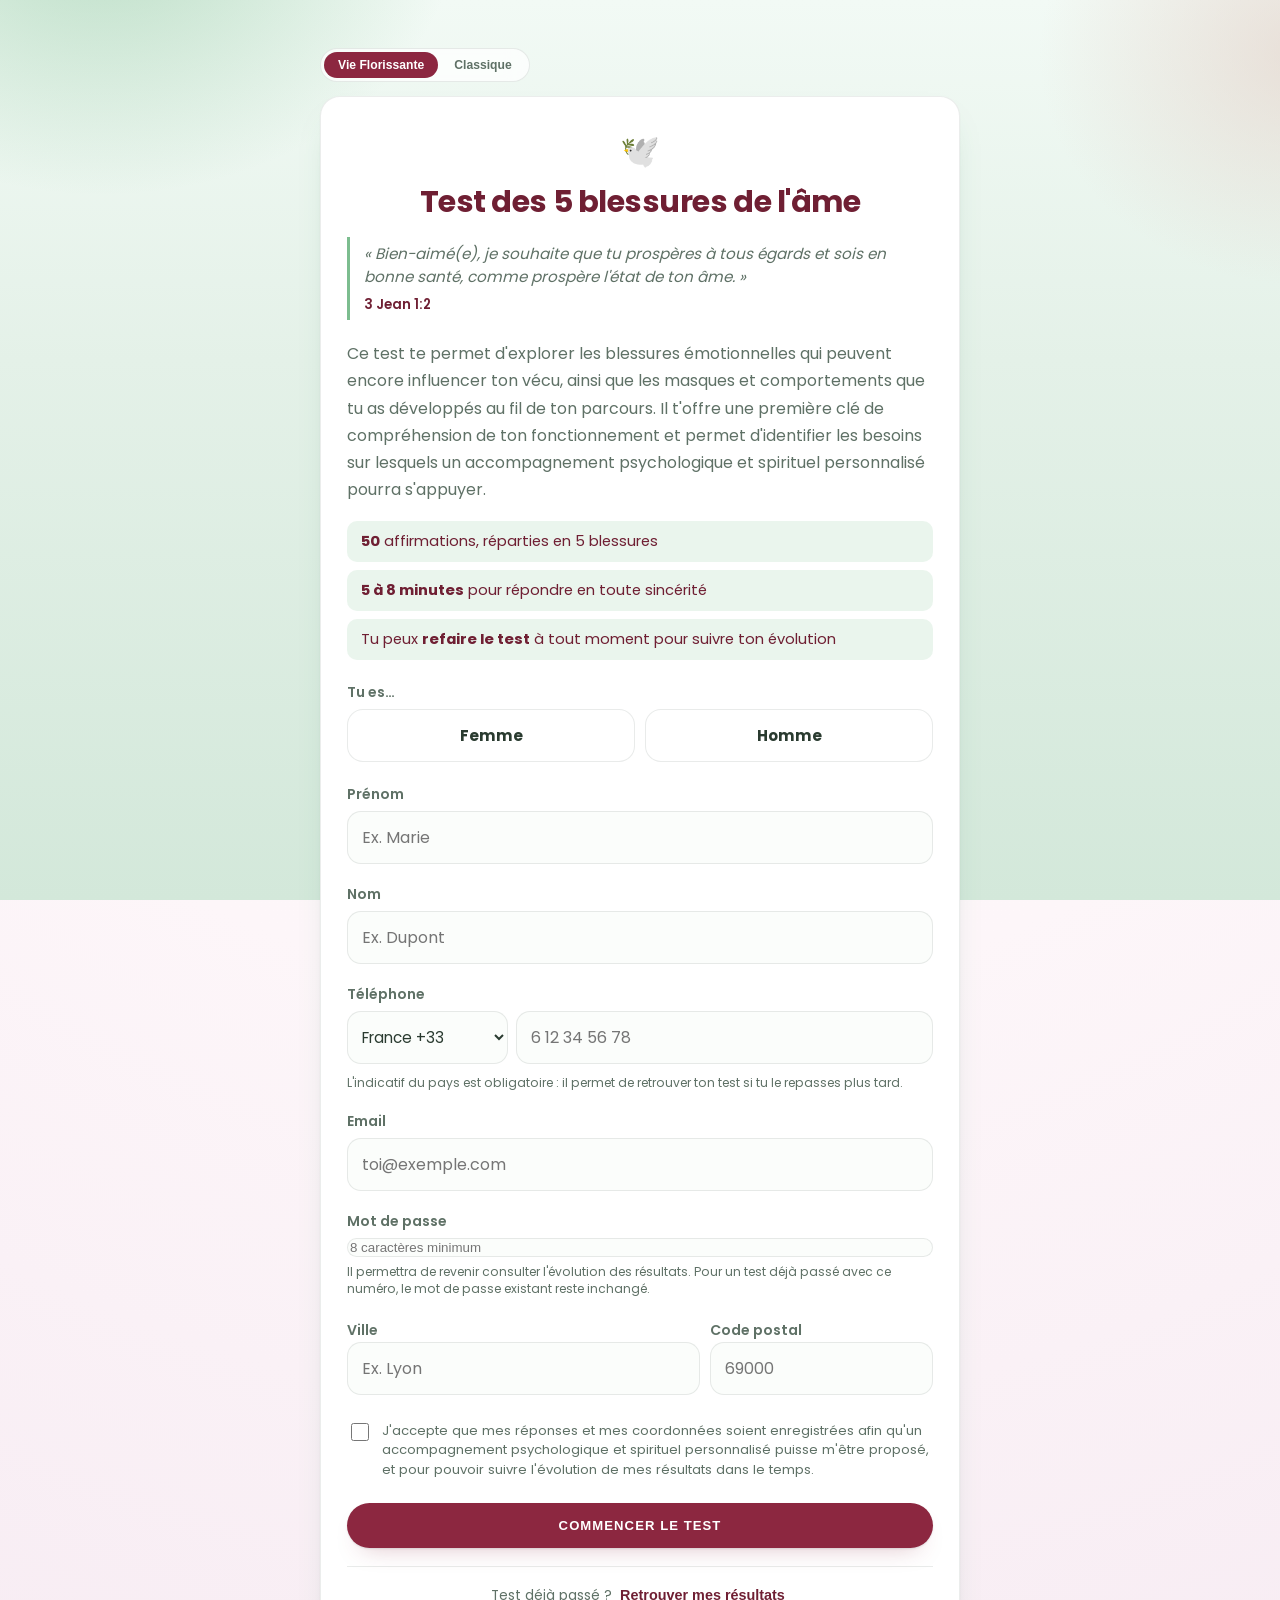
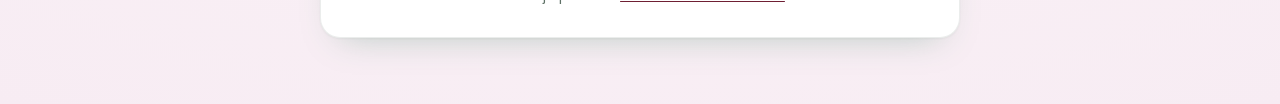
==== commit 2d8fcd32: "Héberge Poppins dans le dépôt et corrige un écart dans l'espace Charger Poppins depuis fonts.googlea" ====
--- a/index.html
+++ b/index.html
@@ -15,11 +15,9 @@
     if (t === "classique" || t === "signature") document.documentElement.dataset.theme = t;
   } catch (e) {}
 </script>
-<!-- Poppins : la sans-serif géométrique arrondie du site de l'association.
-     La pile de repli couvre le cas d'un chargement bloqué ou hors ligne. -->
-<link rel="preconnect" href="https://fonts.googleapis.com" />
-<link rel="preconnect" href="https://fonts.gstatic.com" crossorigin />
-<link rel="stylesheet" href="https://fonts.googleapis.com/css2?family=Poppins:wght@400;600;700&display=swap" />
+<!-- Poppins, la police du site de l'association, servie depuis ce dépôt :
+     aucune requête ne part vers un tiers au chargement de la page. -->
+<link rel="stylesheet" href="css/fonts.css" />
 <link rel="stylesheet" href="css/style.css" />
 <link rel="stylesheet" href="css/themes.css" />
 </head>
--- a/css/fonts.css
+++ b/css/fonts.css
@@ -0,0 +1,69 @@
+/* Poppins, la police du site de l'association, servie depuis ce dépôt.
+ *
+ * Hébergée localement plutôt que chargée depuis Google Fonts : ce dernier
+ * reçoit sinon l'adresse IP de chaque visiteur, ce que la justice
+ * européenne a jugé contraire au RGPD en l'absence de consentement. Les
+ * fichiers étant servis par le même domaine que l'application, aucune
+ * requête ne sort vers un tiers.
+ *
+ * Seul l'alphabet latin est embarqué (le devanagari livré par défaut ne
+ * sert à rien ici). unicode-range laisse le navigateur ne télécharger que
+ * le sous-ensemble dont la page a besoin.
+ *
+ * Fichier généré : pour le régénérer après un changement de graisses,
+ * récupérer le CSS de Google puis rejouer scratchpad/fetch-fonts.js.
+ */
+
+@font-face {
+  font-family: "Poppins";
+  font-style: normal;
+  font-weight: 400;
+  font-display: swap;
+  src: url("../fonts/poppins-400-latin-ext.woff2") format("woff2");
+  unicode-range: U+0100-02BA, U+02BD-02C5, U+02C7-02CC, U+02CE-02D7, U+02DD-02FF, U+0304, U+0308, U+0329, U+1D00-1DBF, U+1E00-1E9F, U+1EF2-1EFF, U+2020, U+20A0-20AB, U+20AD-20C0, U+2113, U+2C60-2C7F, U+A720-A7FF;
+}
+
+@font-face {
+  font-family: "Poppins";
+  font-style: normal;
+  font-weight: 400;
+  font-display: swap;
+  src: url("../fonts/poppins-400-latin.woff2") format("woff2");
+  unicode-range: U+0000-00FF, U+0131, U+0152-0153, U+02BB-02BC, U+02C6, U+02DA, U+02DC, U+0304, U+0308, U+0329, U+2000-206F, U+20AC, U+2122, U+2191, U+2193, U+2212, U+2215, U+FEFF, U+FFFD;
+}
+
+@font-face {
+  font-family: "Poppins";
+  font-style: normal;
+  font-weight: 600;
+  font-display: swap;
+  src: url("../fonts/poppins-600-latin-ext.woff2") format("woff2");
+  unicode-range: U+0100-02BA, U+02BD-02C5, U+02C7-02CC, U+02CE-02D7, U+02DD-02FF, U+0304, U+0308, U+0329, U+1D00-1DBF, U+1E00-1E9F, U+1EF2-1EFF, U+2020, U+20A0-20AB, U+20AD-20C0, U+2113, U+2C60-2C7F, U+A720-A7FF;
+}
+
+@font-face {
+  font-family: "Poppins";
+  font-style: normal;
+  font-weight: 600;
+  font-display: swap;
+  src: url("../fonts/poppins-600-latin.woff2") format("woff2");
+  unicode-range: U+0000-00FF, U+0131, U+0152-0153, U+02BB-02BC, U+02C6, U+02DA, U+02DC, U+0304, U+0308, U+0329, U+2000-206F, U+20AC, U+2122, U+2191, U+2193, U+2212, U+2215, U+FEFF, U+FFFD;
+}
+
+@font-face {
+  font-family: "Poppins";
+  font-style: normal;
+  font-weight: 700;
+  font-display: swap;
+  src: url("../fonts/poppins-700-latin-ext.woff2") format("woff2");
+  unicode-range: U+0100-02BA, U+02BD-02C5, U+02C7-02CC, U+02CE-02D7, U+02DD-02FF, U+0304, U+0308, U+0329, U+1D00-1DBF, U+1E00-1E9F, U+1EF2-1EFF, U+2020, U+20A0-20AB, U+20AD-20C0, U+2113, U+2C60-2C7F, U+A720-A7FF;
+}
+
+@font-face {
+  font-family: "Poppins";
+  font-style: normal;
+  font-weight: 700;
+  font-display: swap;
+  src: url("../fonts/poppins-700-latin.woff2") format("woff2");
+  unicode-range: U+0000-00FF, U+0131, U+0152-0153, U+02BB-02BC, U+02C6, U+02DA, U+02DC, U+0304, U+0308, U+0329, U+2000-206F, U+20AC, U+2122, U+2191, U+2193, U+2212, U+2215, U+FEFF, U+FFFD;
+}
--- a/css/style.css
+++ b/css/style.css
@@ -1000,6 +1000,13 @@
   gap: 10px;
 }
 
+/* .section-note porte une marge haute négative, faite pour la rapprocher
+   d'un titre. Sous une rangée de boutons, elle la collait dessus : on la
+   remplace par un écart franc. */
+.account-actions-note {
+  margin: 16px 0 0;
+}
+
 /* Dossier sans mot de passe : la carte se signale d'elle-même, c'est la
    seule action réellement à faire en arrivant par un code e-mail. */
 #account-password-card.highlight {
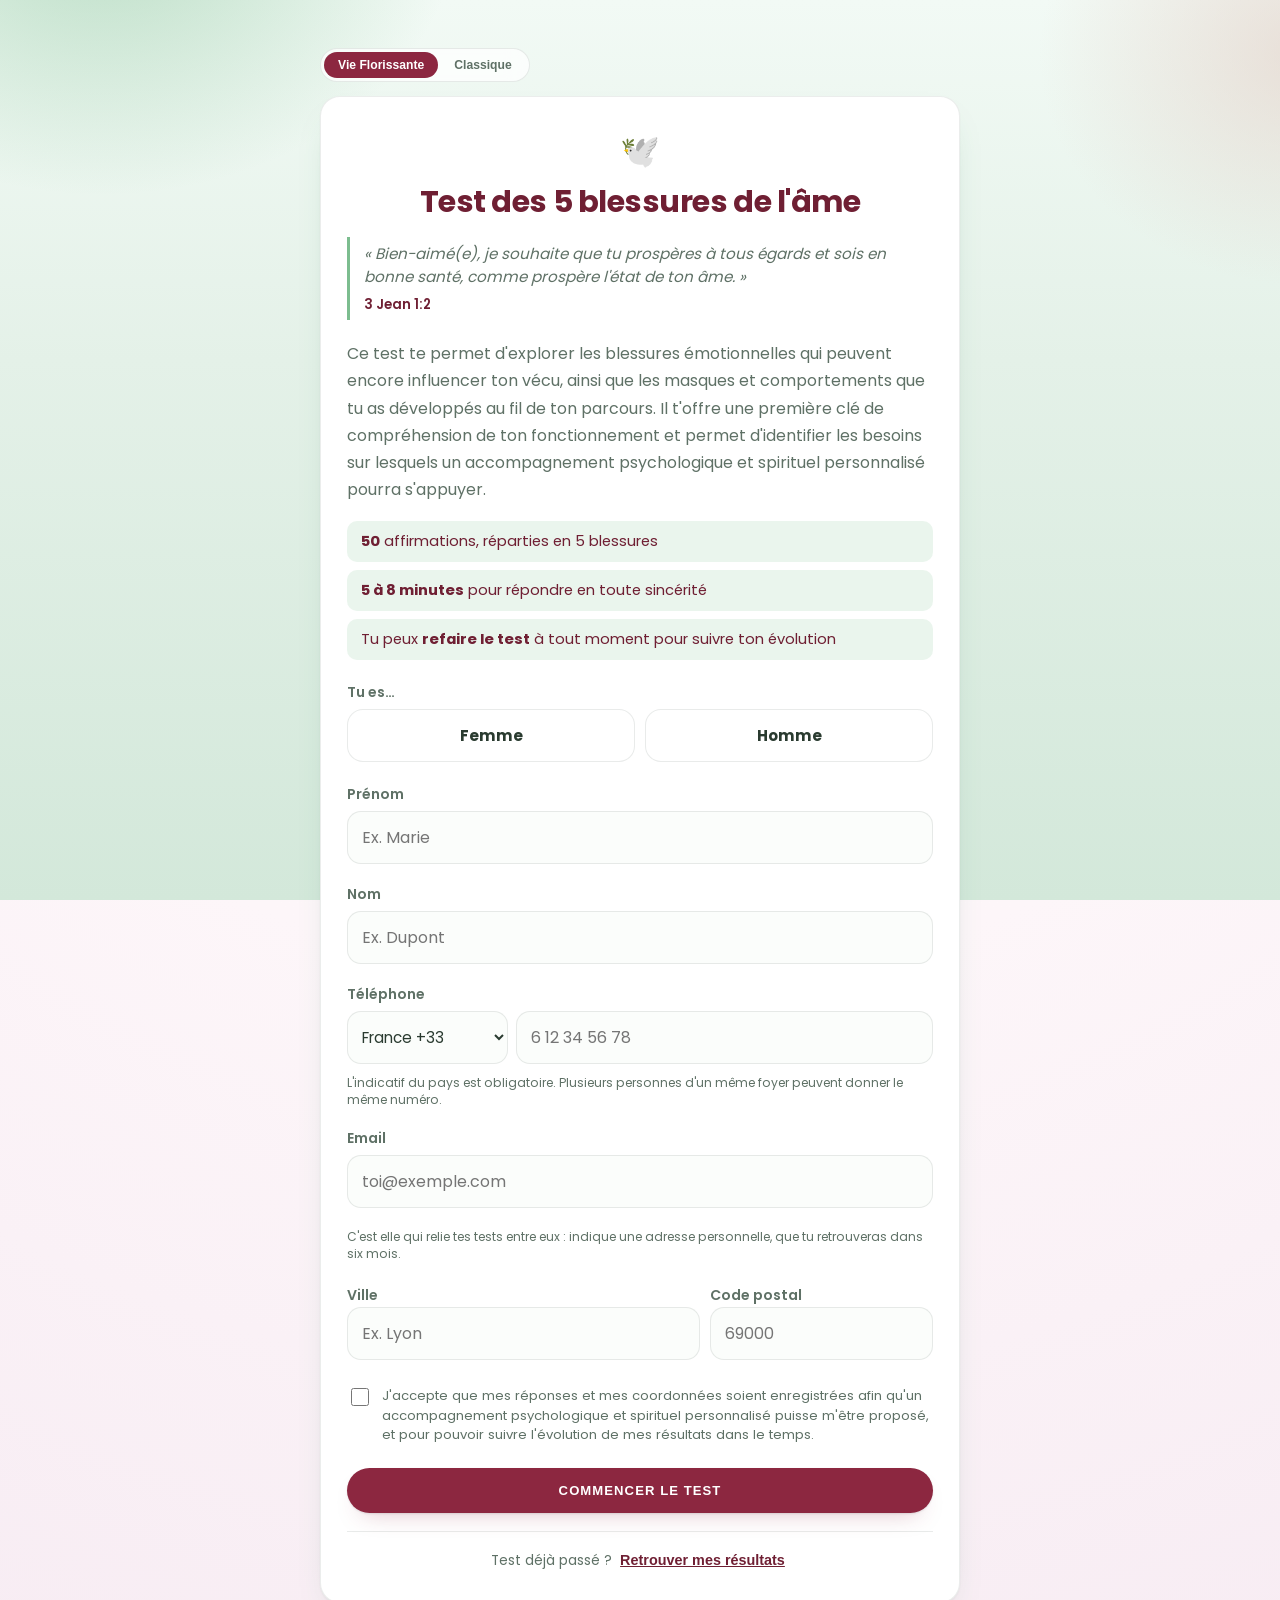
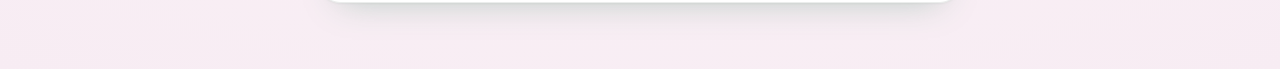
==== commit 4d4a2e58: "L'e-mail devient la clé d'identité, et le test s'ouvre sans mot de passe Six demandes, dont une qui " ====
--- a/index.html
+++ b/index.html
@@ -88,14 +88,11 @@
           </select>
           <input type="tel" id="phone" name="phone" autocomplete="tel-national" placeholder="6 12 34 56 78" maxlength="20" required />
         </div>
-        <p class="field-hint">L'indicatif du pays est obligatoire : il permet de retrouver ton test si tu le repasses plus tard.</p>
+        <p class="field-hint">L'indicatif du pays est obligatoire. Plusieurs personnes d'un même foyer peuvent donner le même numéro.</p>
 
         <label for="email">Email</label>
         <input type="email" id="email" name="email" autocomplete="email" placeholder="toi@exemple.com" maxlength="120" required />
-
-        <label for="signup-password">Mot de passe</label>
-        <input type="password" id="signup-password" name="signup-password" autocomplete="new-password" placeholder="8 caractères minimum" minlength="8" maxlength="200" required />
-        <p class="field-hint">Il permettra de revenir consulter l'évolution des résultats. Pour un test déjà passé avec ce numéro, le mot de passe existant reste inchangé.</p>
+        <p class="field-hint">C'est elle qui relie tes tests entre eux : indique une adresse personnelle, que tu retrouveras dans six mois.</p>
 
         <div class="form-row">
           <div class="form-col">
@@ -114,6 +111,7 @@
         </label>
 
         <button type="submit" class="btn btn-primary">Commencer le test</button>
+        <p id="start-error" class="form-error" hidden></p>
       </form>
 
       <p id="resume-banner" class="resume-banner" hidden>
@@ -134,7 +132,15 @@
   <section id="screen-login" class="screen" aria-hidden="true">
     <div class="card login-card">
       <p class="dove" aria-hidden="true">🕊️</p>
-      <h1>Retrouver mes résultats</h1>
+      <h1 id="login-title">Retrouver mes résultats</h1>
+
+      <!-- Affiché quand la connexion est exigée pour continuer un test :
+           des coordonnées correspondent à un dossier déjà en base. -->
+      <p class="intro" id="login-gate-note" hidden>
+        Un test a déjà été passé avec cette adresse e-mail. Pour continuer,
+        il faut se connecter à ce dossier : c'est ce qui garantit que le
+        suivi de chacun ne peut être consulté que par la personne concernée.
+      </p>
 
       <!-- Chemin principal : e-mail + mot de passe -->
       <form id="password-login-form">
@@ -142,7 +148,10 @@
         <input type="email" id="password-login-email" name="password-login-email" autocomplete="email" placeholder="toi@exemple.com" maxlength="120" required />
 
         <label for="password-login-password">Mot de passe</label>
-        <input type="password" id="password-login-password" name="password-login-password" autocomplete="current-password" maxlength="200" required />
+        <div class="password-field">
+          <input type="password" id="password-login-password" name="password-login-password" autocomplete="current-password" maxlength="200" required />
+          <button type="button" class="password-reveal" aria-label="Afficher le mot de passe" aria-pressed="false"></button>
+        </div>
 
         <button type="submit" class="btn btn-primary">Me connecter</button>
         <p class="section-note">
@@ -210,18 +219,37 @@
         </p>
       </div>
 
-      <!-- Mot de passe : définition pour un dossier ancien, ou changement -->
+      <!-- Mot de passe : définition pour un dossier ancien, ou changement.
+           Replié par défaut — changer son mot de passe est rare, et le
+           formulaire déplié occupait la moitié de l'écran pour rien. Il
+           s'ouvre d'office quand le dossier n'en a pas encore : c'est
+           alors la seule action à faire ici. -->
       <section id="account-password-card" class="card">
-        <h3 id="account-password-title">Mot de passe</h3>
-        <p class="section-note" id="account-password-note"></p>
-        <form id="account-password-form">
-          <label for="account-password">Nouveau mot de passe</label>
-          <input type="password" id="account-password" autocomplete="new-password" placeholder="8 caractères minimum" minlength="8" maxlength="200" required />
-          <label for="account-password-confirm">Confirmation</label>
-          <input type="password" id="account-password-confirm" autocomplete="new-password" minlength="8" maxlength="200" required />
-          <button type="submit" class="btn btn-primary">Enregistrer</button>
-        </form>
-        <p id="account-password-msg" class="form-error" hidden></p>
+        <button type="button" id="account-password-toggle" class="card-toggle"
+                aria-expanded="false" aria-controls="account-password-body">
+          <span class="card-toggle-text">
+            <span class="card-toggle-title" id="account-password-title">Mot de passe</span>
+            <span class="card-toggle-note" id="account-password-note"></span>
+          </span>
+          <span class="chev" aria-hidden="true">⌄</span>
+        </button>
+
+        <div id="account-password-body" hidden>
+          <form id="account-password-form">
+            <label for="account-password">Nouveau mot de passe</label>
+            <div class="password-field">
+              <input type="password" id="account-password" autocomplete="new-password" placeholder="8 caractères minimum" minlength="8" maxlength="200" required />
+              <button type="button" class="password-reveal" aria-label="Afficher le mot de passe" aria-pressed="false"></button>
+            </div>
+            <label for="account-password-confirm">Confirmation</label>
+            <div class="password-field">
+              <input type="password" id="account-password-confirm" autocomplete="new-password" minlength="8" maxlength="200" required />
+              <button type="button" class="password-reveal" aria-label="Afficher le mot de passe" aria-pressed="false"></button>
+            </div>
+            <button type="submit" class="btn btn-primary">Enregistrer</button>
+          </form>
+          <p id="account-password-msg" class="form-error" hidden></p>
+        </div>
       </section>
 
     </div>
@@ -261,6 +289,26 @@
       <!-- Félicitations : visible seulement quand un progrès est mesuré
            par rapport à une passation antérieure. -->
       <section id="progress-card" class="card progress-card" role="status" hidden></section>
+
+      <!-- Visible seulement si l'enregistrement de la passation a échoué :
+           les résultats ci-dessous restent justes, mais ils ne rejoindront
+           pas l'historique tant que le test n'est pas repassé. -->
+      <section id="save-warning" class="card save-warning" role="alert" hidden>
+        <h2>Résultats non enregistrés</h2>
+        <p id="save-warning-network">
+          Ces résultats n'ont pas pu être enregistrés (connexion interrompue ou
+          service momentanément indisponible). Ils s'affichent correctement,
+          mais ils n'apparaîtront pas dans l'historique ni dans le graphique
+          d'évolution.
+        </p>
+        <p id="save-warning-auth" hidden>
+          Un dossier existe déjà pour cette adresse e-mail et il n'a pas été
+          possible de vérifier qu'il s'agit du vôtre. Ces résultats s'affichent, mais ils
+          n'ont pas été rattachés à ce dossier : le suivi de chacun n'est
+          consultable que par la personne concernée.
+        </p>
+        <p>Imprimez ou photographiez cette page, puis repassez le test plus tard pour le conserver.</p>
+      </section>
 
       <div class="card results-header">
         <p class="dove" aria-hidden="true">🕊️</p>
--- a/css/style.css
+++ b/css/style.css
@@ -167,6 +167,15 @@
 
 /* ---------- Forms & buttons ---------- */
 
+/* Le display:none de [hidden] vient de la feuille du navigateur, et
+   TOUTE règle d'auteur le supplante quelle que soit sa spécificité : le
+   `display: flex` ci-dessous suffisait à réafficher les formulaires
+   masqués de l'écran de connexion, les trois se superposant à l'écran
+   alors que la propriété `hidden` était bien posée en JS. */
+[hidden] {
+  display: none !important;
+}
+
 form {
   display: flex;
   flex-direction: column;
@@ -186,7 +195,8 @@
 
 input[type="text"],
 input[type="email"],
-input[type="tel"] {
+input[type="tel"],
+input[type="password"] {
   border: 1px solid var(--border);
   border-radius: 12px;
   padding: 13px 14px;
@@ -200,9 +210,83 @@
 
 input[type="text"]:focus,
 input[type="email"]:focus,
-input[type="tel"]:focus {
+input[type="tel"]:focus,
+input[type="password"]:focus {
   outline: 2px solid var(--rose);
   outline-offset: 1px;
+}
+
+/* ---------- Champ mot de passe avec bouton de révélation ---------- */
+/* L'enveloppe porte la marge basse ; le champ la perd, sinon le bouton
+   se retrouverait décalé de 14 px vers le haut par rapport au texte. */
+
+.password-field {
+  position: relative;
+  margin-bottom: 14px;
+}
+
+.password-field input {
+  margin-bottom: 0;
+  padding-right: 48px;
+}
+
+.password-reveal {
+  position: absolute;
+  top: 0;
+  right: 0;
+  height: 100%;
+  width: 46px;
+  border: none;
+  background: none;
+  cursor: pointer;
+  padding: 0;
+  display: grid;
+  place-items: center;
+  color: var(--ink-soft);
+  border-radius: 0 12px 12px 0;
+}
+
+/* L'œil est dessiné en CSS plutôt qu'en emoji : un emoji change de forme
+   d'une plateforme à l'autre et ne se colore pas avec le thème. */
+.password-reveal::before {
+  content: "";
+  width: 22px;
+  height: 14px;
+  border: 1.7px solid currentColor;
+  border-radius: 50% 50% 50% 50% / 60% 60% 40% 40%;
+  box-sizing: border-box;
+}
+
+.password-reveal::after {
+  content: "";
+  position: absolute;
+  width: 7px;
+  height: 7px;
+  border: 1.7px solid currentColor;
+  border-radius: 50%;
+  box-sizing: border-box;
+}
+
+/* Œil barré quand le mot de passe est visible : l'icône annonce ce que
+   fera le clic suivant, pas l'état courant. */
+.password-reveal[aria-pressed="true"] {
+  color: var(--rose-dark);
+}
+
+.password-reveal[aria-pressed="true"]::after {
+  width: 26px;
+  height: 0;
+  border-width: 0 0 1.7px 0;
+  border-radius: 0;
+  transform: rotate(-35deg);
+}
+
+.password-reveal:hover { color: var(--rose-dark); }
+
+.password-reveal:focus-visible {
+  outline: 2px solid var(--rose);
+  outline-offset: -2px;
+  border-radius: 12px;
 }
 
 .form-row {
@@ -703,16 +787,36 @@
   transform: rotate(180deg);
 }
 
+/* Le dépliement s'anime par la hauteur de piste d'une grille, et non par
+   un max-height chiffré. L'ancien plafond de 900 px suffisait sur un écran
+   large, mais sur un téléphone le même texte occupe deux à trois fois plus
+   de hauteur : la fin des fiches était coupée net par overflow:hidden,
+   sans aucun moyen d'atteindre le texte manquant. Avec 0fr → 1fr, la piste
+   se cale toujours sur la hauteur réelle du contenu, quelle qu'elle soit. */
+
 .accordion-body {
-  max-height: 0;
+  display: grid;
+  grid-template-rows: 0fr;
+  transition: grid-template-rows 0.3s ease;
+  padding: 0 20px;
+}
+
+/* L'enfant unique porte l'overflow : c'est lui qui est rogné pendant
+   l'animation, la grille ne sachant pas rogner elle-même. */
+.accordion-body > .accordion-inner {
+  min-height: 0;
   overflow: hidden;
-  transition: max-height 0.3s ease;
-  padding: 0 20px;
 }
 
 .accordion-item.open .accordion-body {
-  max-height: 900px;
+  grid-template-rows: 1fr;
   padding: 0 20px 20px;
+}
+
+@media (prefers-reduced-motion: reduce) {
+  .accordion-body {
+    transition: none;
+  }
 }
 
 .accordion-body h4 {
@@ -1015,7 +1119,62 @@
 }
 
 #account-password-card form {
-  margin-top: 4px;
+  margin-top: 14px;
+}
+
+/* En-tête cliquable d'une carte repliable. Le bouton occupe toute la
+   largeur pour que la zone de clic couvre la ligne entière, et non le
+   seul libellé. */
+.card-toggle {
+  width: 100%;
+  display: flex;
+  align-items: center;
+  justify-content: space-between;
+  gap: 12px;
+  background: none;
+  border: 0;
+  padding: 0;
+  margin: 0;
+  text-align: left;
+  cursor: pointer;
+  color: inherit;
+  font: inherit;
+}
+
+.card-toggle:focus-visible {
+  outline: 2px solid var(--rose);
+  outline-offset: 4px;
+  border-radius: 8px;
+}
+
+.card-toggle-text {
+  display: flex;
+  flex-direction: column;
+  gap: 4px;
+}
+
+.card-toggle-title {
+  font-size: 1.05rem;
+  font-weight: 700;
+  color: var(--ink);
+}
+
+.card-toggle-note {
+  font-size: 0.84rem;
+  color: var(--ink-soft);
+  line-height: 1.45;
+}
+
+.card-toggle .chev {
+  flex: 0 0 auto;
+  color: var(--rose-dark);
+  font-size: 1.3rem;
+  line-height: 1;
+  transition: transform 0.22s ease;
+}
+
+.card-toggle[aria-expanded="true"] .chev {
+  transform: rotate(180deg);
 }
 
 .form-success {
@@ -1026,6 +1185,37 @@
 .account-actions .btn {
   flex: 1 1 200px;
   margin: 0;
+}
+
+/* ---------- Avertissement d'enregistrement ---------- */
+/* Couleurs volontairement indépendantes du genre et du thème : une alerte
+   doit rester une alerte. La déclinaison « signature » est redonnée dans
+   themes.css, sans quoi le fond de .card du thème (spécificité supérieure)
+   reprendrait le dessus. */
+
+.card.save-warning {
+  background: #fdf1e7;
+  border: 1.5px solid #e0955a;
+  border-left-width: 5px;
+  color: #6d3b12;
+}
+
+.save-warning h2 {
+  margin: 0 0 8px;
+  font-size: 1.05rem;
+  font-weight: 800;
+  color: #a2521a;
+}
+
+.save-warning p {
+  margin: 0 0 8px;
+  font-size: 0.9rem;
+  line-height: 1.5;
+}
+
+.save-warning p:last-child {
+  margin-bottom: 0;
+  font-weight: 600;
 }
 
 /* ---------- Bandeau de félicitations ---------- */
@@ -1100,8 +1290,12 @@
   }
 
   .accordion-body {
-    max-height: none !important;
+    grid-template-rows: 1fr !important;
     padding: 0 20px 20px !important;
+  }
+
+  .accordion-body > .accordion-inner {
+    overflow: visible !important;
   }
 
   /* Le graphique d'évolution doit apparaître en entier, sans barre de
--- a/css/themes.css
+++ b/css/themes.css
@@ -291,6 +291,15 @@
   border-left: 3px solid var(--vf-green);
 }
 
+/* Le thème redéfinit le fond de .card à une spécificité (0,2,1) qui passerait
+   devant .card.save-warning (0,2,0) : on redonne l'alerte explicitement. */
+html[data-theme="signature"] .card.save-warning {
+  background: #fdf1e7;
+  border: 1.5px solid #e0955a;
+  border-left-width: 5px;
+  color: #6d3b12;
+}
+
 html[data-theme="signature"] .chart-track {
   background: rgba(42, 59, 48, 0.07);
 }
